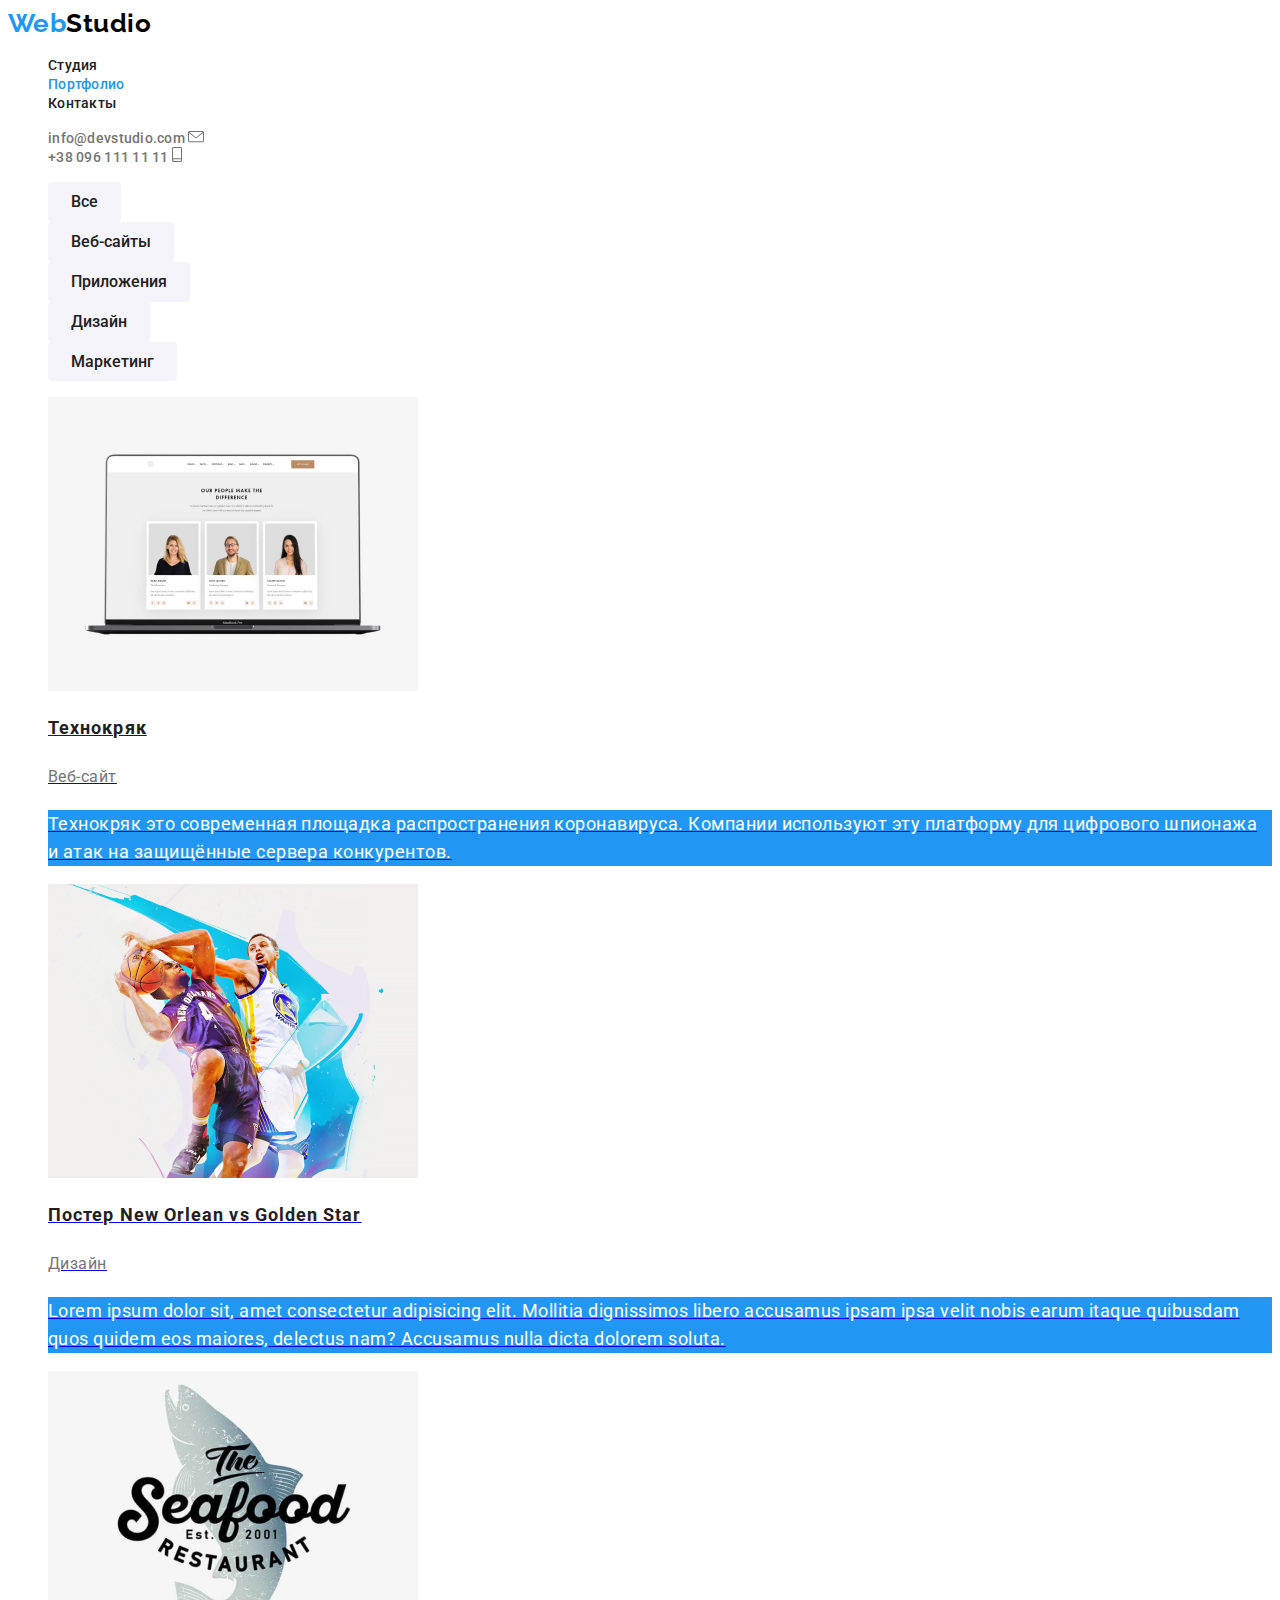
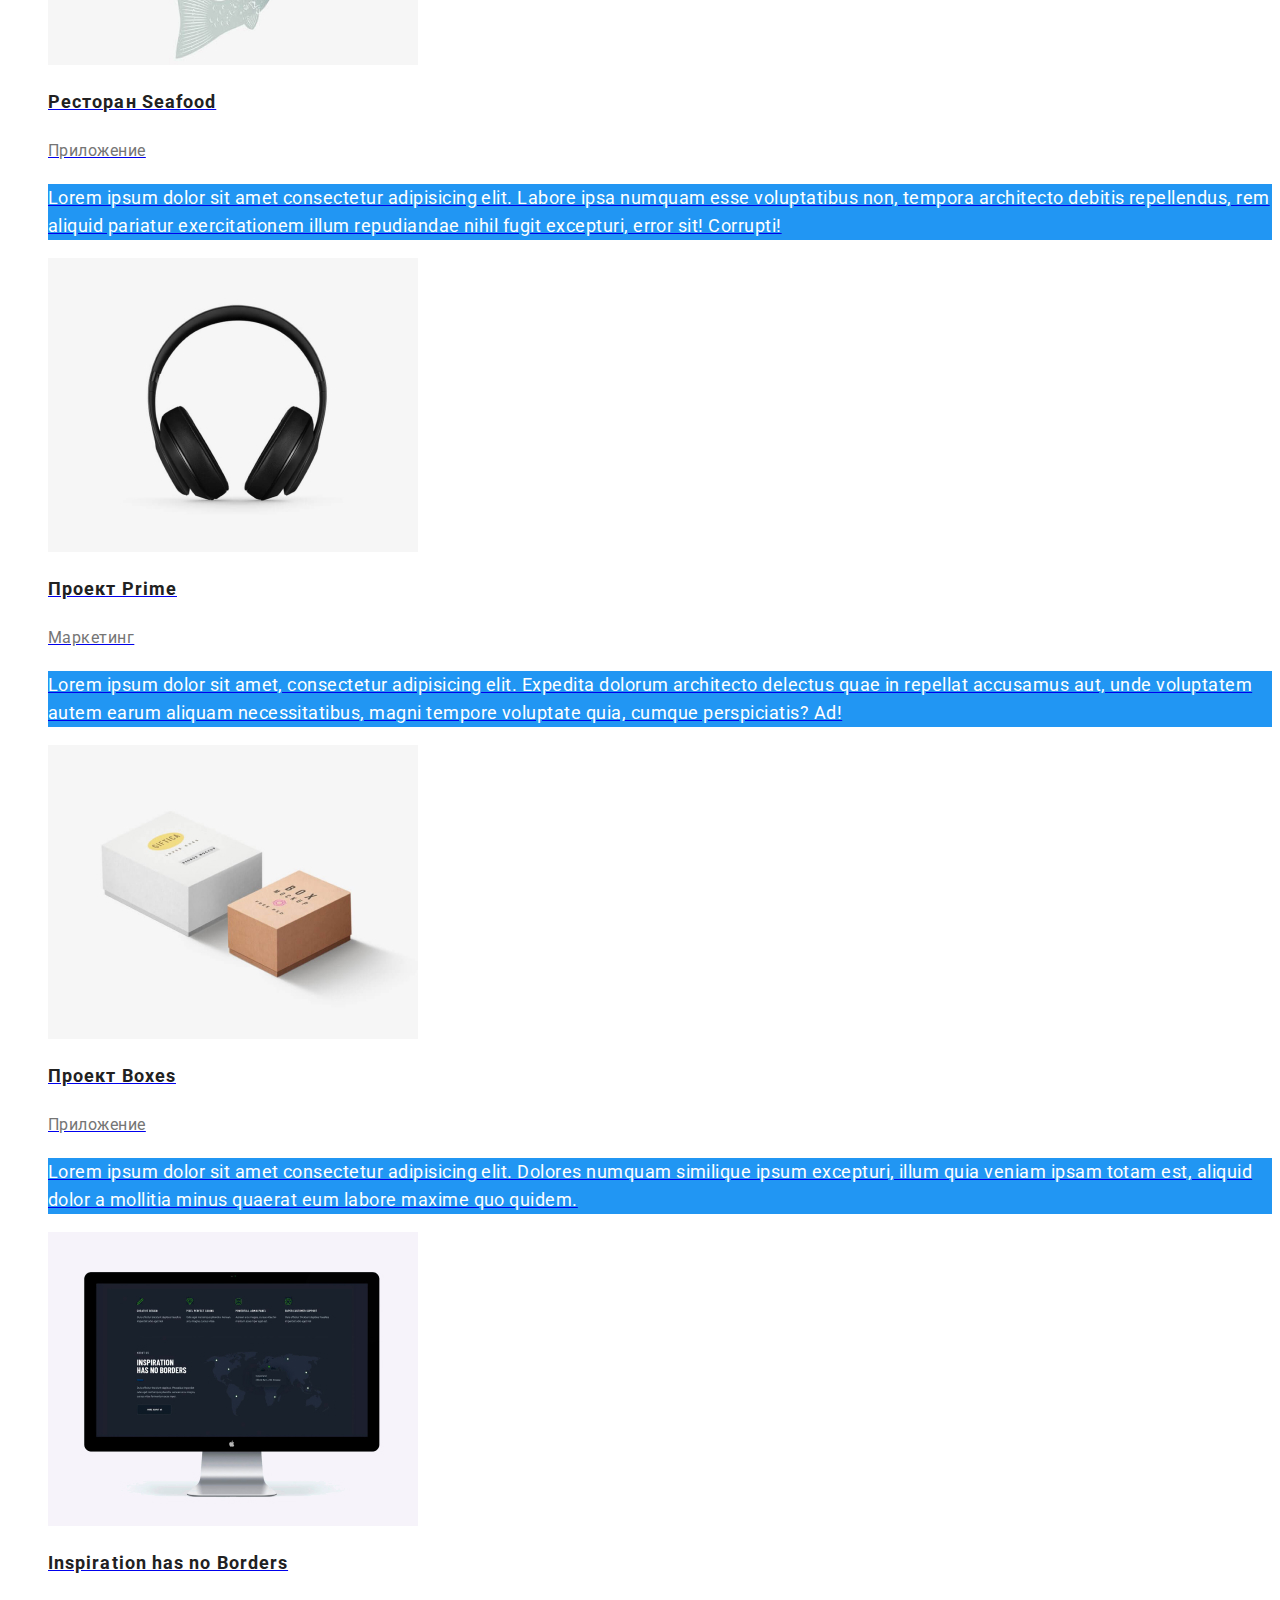
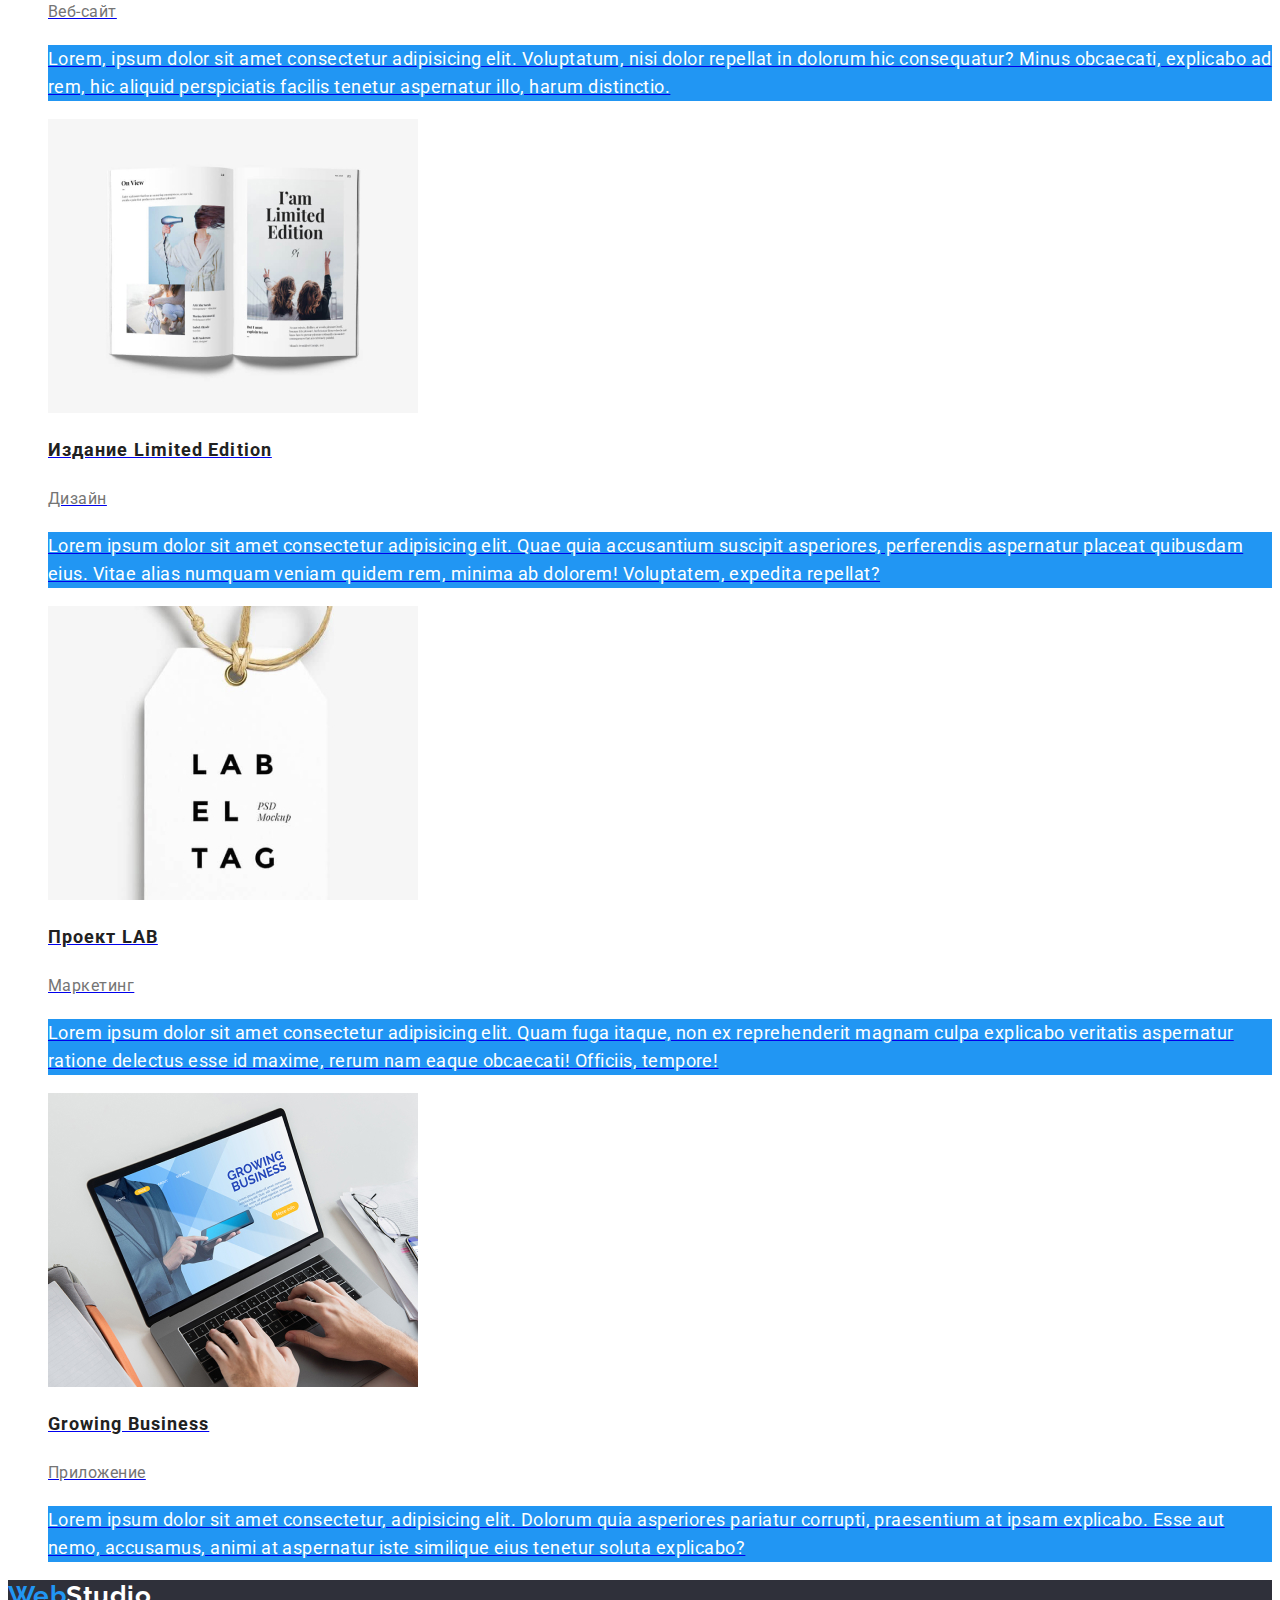
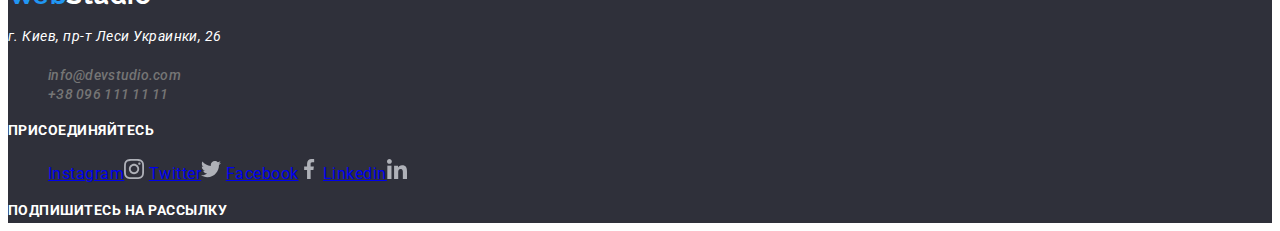
==== portfolio.html @ dbbc066d "перенос данных с прошлого ДЗ" ====
<!DOCTYPE html>
<html lang="ru">

<head>
  <meta charset="UTF-8" />
  <meta name="viewport" content="width=device-width, initial-scale=1.0" />
  <title>Портфолио</title>
  <link href="https://fonts.googleapis.com/css2?family=Raleway:wght@700&family=Roboto:wght@400;500;700;900&display=swap"
    rel="stylesheet" />
  <link rel="stylesheet" href="./normalize.css _ normalize.css в master · necolas _ normalize.css.html" />
  <link rel="stylesheet" href="./CSS/portfolio.css" />
</head>

<body>
  <header>
    <nav>
      <a href="./index.html" class="logo"> <span>Web</span>Studio </a>
      <ul class="site-nav">
        <li><a href="./index.html" class="link">Студия</a></li>
        <li><a href="#" class="link current">Портфолио</a></li>
        <li><a href="#" class="link">Контакты</a></li>
      </ul>
    </nav>
    <ul class="contact-nav">
      <li>
        <a class="link" href="mailto:info@devstudio.com">info@devstudio.com
          <img src="./images/envelope.svg" alt="Почта" />
        </a>
      </li>
      <li>
        <a class="link" href="tel:+380961111111">+38 096 111 11 11
          <img src="./images/smartphone.svg" alt="Телефон" />
        </a>
      </li>
    </ul>
  </header>
  <main>
    <section>
      <h1 hidden>Галерея портфолио</h1>
      <nav>
        <ul <li><button type="button" class="button-nav">Все</button></li>
          <li><button type="button" class="button-nav">Веб-сайты</button></li>
          <li>
            <button type="button" class="button-nav">Приложения</button>
          </li>
          <li><button type="button" class="button-nav">Дизайн</button></li>
          <li><button type="button" class="button-nav">Маркетинг</button></li>
        </ul>
        <ul>
          <li>
            <a href="#"><img src="./jpg-images/portfolio/img-(0).jpg" alt="Технокряк" width="370" height="294" />
              <h2 class="title">Технокряк</h2>
              <p class="list">Веб-сайт</p>
              <!-- Переходы и анимации -->
              <p class="text">
                Технокряк это современная площадка распространения
                коронавируса. Компании используют эту платформу для цифрового
                шпионажа и атак на защищённые сервера конкурентов.
              </p>
            </a>
          </li>
        </ul>
        <ul>
          <li>
            <a href="#"><img src="./jpg-images/portfolio/img-(1).jpg" alt="Постер New Orlean vs Golden Star" width="370"
                height="294" />
              <h2 class="title">Постер New Orlean vs Golden Star</h2>
              <p class="list">Дизайн</p>
              <!-- Переходы и анимации -->
              <p class="text">
                Lorem ipsum dolor sit, amet consectetur adipisicing elit.
                Mollitia dignissimos libero accusamus ipsam ipsa velit nobis
                earum itaque quibusdam quos quidem eos maiores, delectus nam?
                Accusamus nulla dicta dolorem soluta.
              </p>
            </a>
          </li>
        </ul>
        <ul>
          <li>
            <a href="#"><img src="./jpg-images/portfolio/img-(2).jpg" alt="Ресторан Seafood" width="370" height="294" />
              <h2 class="title">Ресторан Seafood</h2>
              <p class="list">Приложение</p>
              <!-- Переходы и анимации -->
              <p class="text">
                Lorem ipsum dolor sit amet consectetur adipisicing elit.
                Labore ipsa numquam esse voluptatibus non, tempora architecto
                debitis repellendus, rem aliquid pariatur exercitationem illum
                repudiandae nihil fugit excepturi, error sit! Corrupti!
              </p>
            </a>
          </li>
        </ul>
        <ul>
          <li>
            <a href="#"><img src="./jpg-images/portfolio/img-(3).jpg" alt="Проект Prime" width="370" height="294" />
              <h2 class="title">Проект Prime</h2>
              <p class="list">Маркетинг</p>
              <!-- Переходы и анимации -->
              <p class="text">
                Lorem ipsum dolor sit amet, consectetur adipisicing elit.
                Expedita dolorum architecto delectus quae in repellat
                accusamus aut, unde voluptatem autem earum aliquam
                necessitatibus, magni tempore voluptate quia, cumque
                perspiciatis? Ad!
              </p>
            </a>
          </li>
        </ul>
        <ul>
          <li>
            <a href="#"><img src="./jpg-images/portfolio/img-(4).jpg" alt="Технокряк" width="370" height="294" />
              <h2 class="title">Проект Boxes</h2>
              <p class="list">Приложение</p>
              <!-- Переходы и анимации -->
              <p class="text">
                Lorem ipsum dolor sit amet consectetur adipisicing elit.
                Dolores numquam similique ipsum excepturi, illum quia veniam
                ipsam totam est, aliquid dolor a mollitia minus quaerat eum
                labore maxime quo quidem.
              </p>
            </a>
          </li>
        </ul>
        <ul>
          <li>
            <a href="#"><img src="./jpg-images/portfolio/img-(5).jpg" alt="Inspiration has no Borders" width="370"
                height="294" />
              <h2 class="title">Inspiration has no Borders</h2>
              <p class="list">Веб-сайт</p>
              <!-- Переходы и анимации -->
              <p class="text">
                Lorem, ipsum dolor sit amet consectetur adipisicing elit.
                Voluptatum, nisi dolor repellat in dolorum hic consequatur?
                Minus obcaecati, explicabo ad rem, hic aliquid perspiciatis
                facilis tenetur aspernatur illo, harum distinctio.
              </p>
            </a>
          </li>
        </ul>
        <ul>
          <li>
            <a href="#"><img src="./jpg-images/portfolio/img-(6).jpg" alt="Издание Limited Edition" width="370"
                height="294" />
              <h2 class="title">Издание Limited Edition</h2>
              <p class="list">Дизайн</p>
              <!-- Переходы и анимации -->
              <p class="text">
                Lorem ipsum dolor sit amet consectetur adipisicing elit. Quae
                quia accusantium suscipit asperiores, perferendis aspernatur
                placeat quibusdam eius. Vitae alias numquam veniam quidem rem,
                minima ab dolorem! Voluptatem, expedita repellat?
              </p>
            </a>
          </li>
        </ul>
        <ul>
          <li>
            <a href="#"><img src="./jpg-images/portfolio/img-(7).jpg" alt="Проект LAB" width="370" height="294" />
              <h2 class="title">Проект LAB</h2>
              <p class="list">Маркетинг</p>
              <!-- Переходы и анимации -->
              <p class="text">
                Lorem ipsum dolor sit amet consectetur adipisicing elit. Quam
                fuga itaque, non ex reprehenderit magnam culpa explicabo
                veritatis aspernatur ratione delectus esse id maxime, rerum
                nam eaque obcaecati! Officiis, tempore!
              </p>
            </a>
          </li>
        </ul>
        <ul>
          <li>
            <a href="#"><img src="./jpg-images/portfolio/img-(8).jpg" alt="Growing Business" width="370" height="294" />
              <h2 class="title">Growing Business</h2>
              <p class="list">Приложение</p>
              <!-- Переходы и анимации -->
              <p class="text">
                Lorem ipsum dolor sit amet consectetur, adipisicing elit.
                Dolorum quia asperiores pariatur corrupti, praesentium at
                ipsam explicabo. Esse aut nemo, accusamus, animi at aspernatur
                iste similique eius tenetur soluta explicabo?
              </p>
            </a>
          </li>
        </ul>
      </nav>
    </section>
  </main>
  <footer class="footer">
    <div>
      <a href="./index.html" class="footer-logo"> <span>Web</span>Studio </a>
      <address>
        <p class="footer-contact">г. Киев, пр-т Леси Украинки, 26</p>
        <ul class="contact-nav">
          <li>
            <a class="link" href="mailto:info@devstudio.com">info@devstudio.com
            </a>
          </li>
          <li>
            <a class="link" href="tel:+380961111111">+38 096 111 11 11 </a>
          </li>
        </ul>
      </address>
    </div>
    <div>
      <b class="footer-appeal">присоединяйтесь</b>
      <ul>
        <li>
          <a href="#" target="_blank" rel="noopened noreferrer">Instagram<img src="./images/instagram2.svg"
              alt="" /></a>
          <a href="#" target="_blank" rel="noopened noreferrer">Twitter<img src="./images/twitter1.svg" alt="" /></a>
          <a href="#" target="_blank" rel="noopened noreferrer">Facebook<img src="./images/facebook1.svg" alt="" /></a>
          <a href="#" target="_blank" rel="noopened noreferrer">Linkedin<img src="./images/linkedin1.svg" alt="" /></a>
        </li>
      </ul>
    </div>
    <!-- Форму подписки в футере пока не размечаю -->
    <div>
      <b class="footer-appeal">Подпишитесь на рассылку</b>
    </div>
  </footer>
</body>

</html>
---- CSS/portfolio.css ----
:root {
  --primary-text-color: #757575;
  --title-text-color: #212121;
  --accent-color: #2196f3;
  --primery-background-color: #ffffff;
}
/* МОЯ ПАЛИТРА */
/* Цвет лого #000000; #2196F3; */
/* Цвет основного текста #212121; */
/* Вторичный цвет текста  #757575; */
/* Акцент #2196F3; */
/* Фон страницы белый #FFFFFF; */
/* Вторичный фон #F5F4FA; */
/* вторичный фон 2 rgba(47, 48, 58, 0.8) */
/* Фон футера #2F303A; */
/* Цвет лого соцсетей #AFB1B8; */
/* Цвет адреса и телефона в футере rgba(255, 255, 255, 0.6) */

body {
  background-color: var(--primery-background-color);
  color: var(--primary-text-color);

  font-family: Roboto, sans-serif;
  letter-spacing: 0.03em;
}
ul {
  list-style: none;
}

span {
  color: var(--accent-color);
}
button {
  font-family: inherit;
}

/* Логотип */
.logo {
  color: #000000;

  font-family: Raleway, sans-serif;
  font-weight: 700;
  font-size: 26px;
  line-height: 1.19;
  text-decoration: none;
  list-style: none;
}
.logo:hover,
.logo:focus {
  color: var(--accent-color);
}

/* Стилизация навигации сайта */
.site-nav .link {
  color: var(--title-text-color);

  font-weight: 500;
  font-size: 14px;
  line-height: 1.14;
  letter-spacing: 0.02em;
  text-decoration: none;
}
.site-nav .link:hover,
.site-nav .link:focus {
  color: var(--accent-color);
}
.contact-nav .link {
  color: var(--primary-text-color);

  font-weight: 500;
  font-size: 14px;
  line-height: 1.14;
  letter-spacing: 0.02em;
  text-decoration: none;
}
.contact-nav .link:hover,
.contact-nav .link:focus {
  color: var(--accent-color);
}
.site-nav .link.current {
  color: var(--accent-color);
}
/* Оформление кнопок */

.button-nav {
  color: var(--title-text-color);
  background-color: #f5f4fa;

  font-weight: 500;
  font-size: 16px;
  line-height: 1.62;
  text-align: center;

  padding: 6px 22px;
  border: 1px solid transparent;
  border-radius: 4px;
  min-width: 73px;
  display: inline-block;
}
.button-nav:hover,
.button-nav:focus{
   color: var(--primery-background-color);
   background-color: var(--accent-color);

   border: 1px solid transparent;
   border-radius: 4px;
   
   
   }
/* Галерея портфолио */
.title {
  color: var(--title-text-color);

  font-weight: 700;
  font-size: 18px;
  line-height: 2;
  letter-spacing: 0.06em;
}
.list {
  color: var(--primary-text-color);

  font-size: 16px;
  line-height: 1.87;
}
.text {
  color: var(--primery-background-color);
  background-color: var(--accent-color);

  font-size: 18px;
  line-height: 1.56;
}

/* Футер */
footer {
  color: var(--primery-background-color);
  background-color: #2f303a;
}
address {
  color: var(--primery-background-color);
}
.footer-logo {
  color: var(--primery-background-color);

  font-family: Raleway, sans-serif;
  font-weight: 700;
  font-size: 26px;
  line-height: 1.19;
  text-decoration: none;
}
.footer-logo:hover,
.footer-logo:focus {
  color: var(--accent-color);
}

.footer-contact {
  font-size: 14px;
  line-height: 1.71;
}
.footer-contact-list {
  color: rgba(255, 255, 255, 0.6);

  font-size: 14px;
  line-height: 1.71;
}
.footer-appeal {
  font-weight: 700;
  font-size: 14px;
  line-height: 1.71;
  text-transform: uppercase;
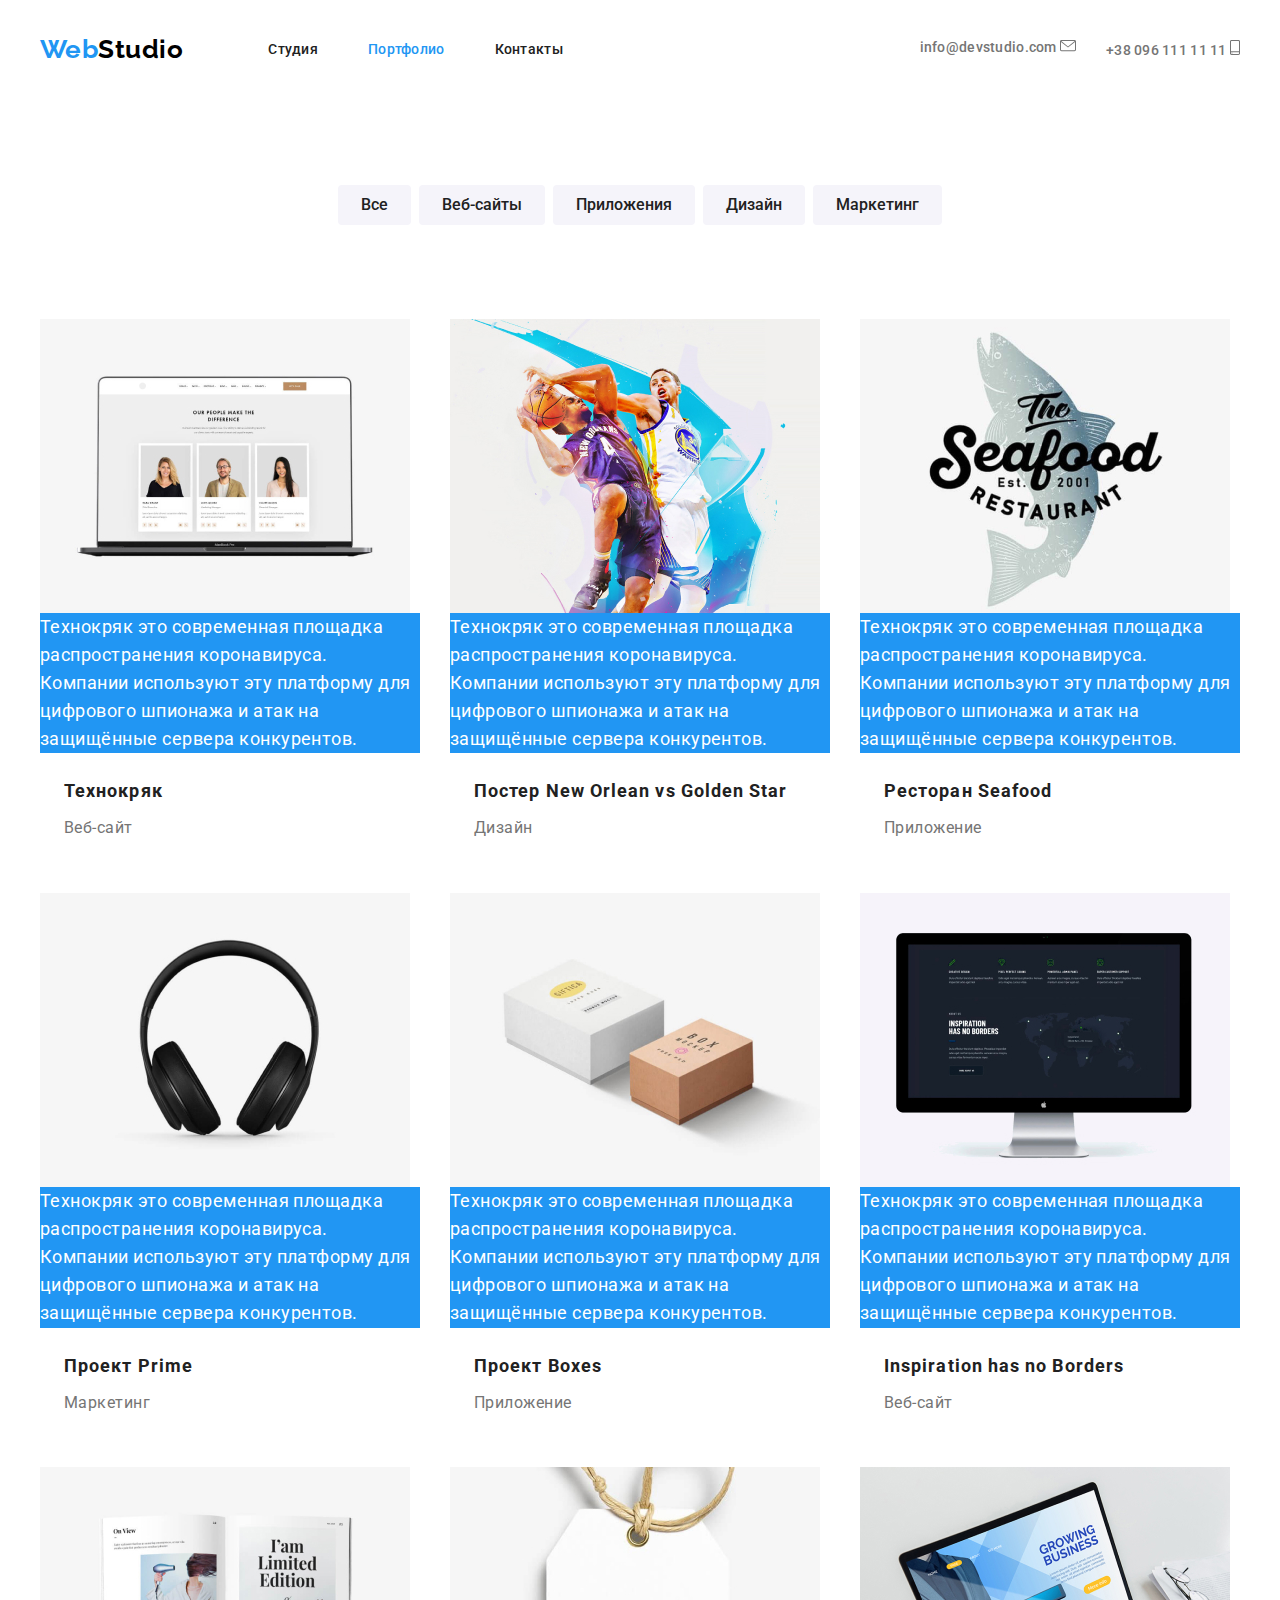
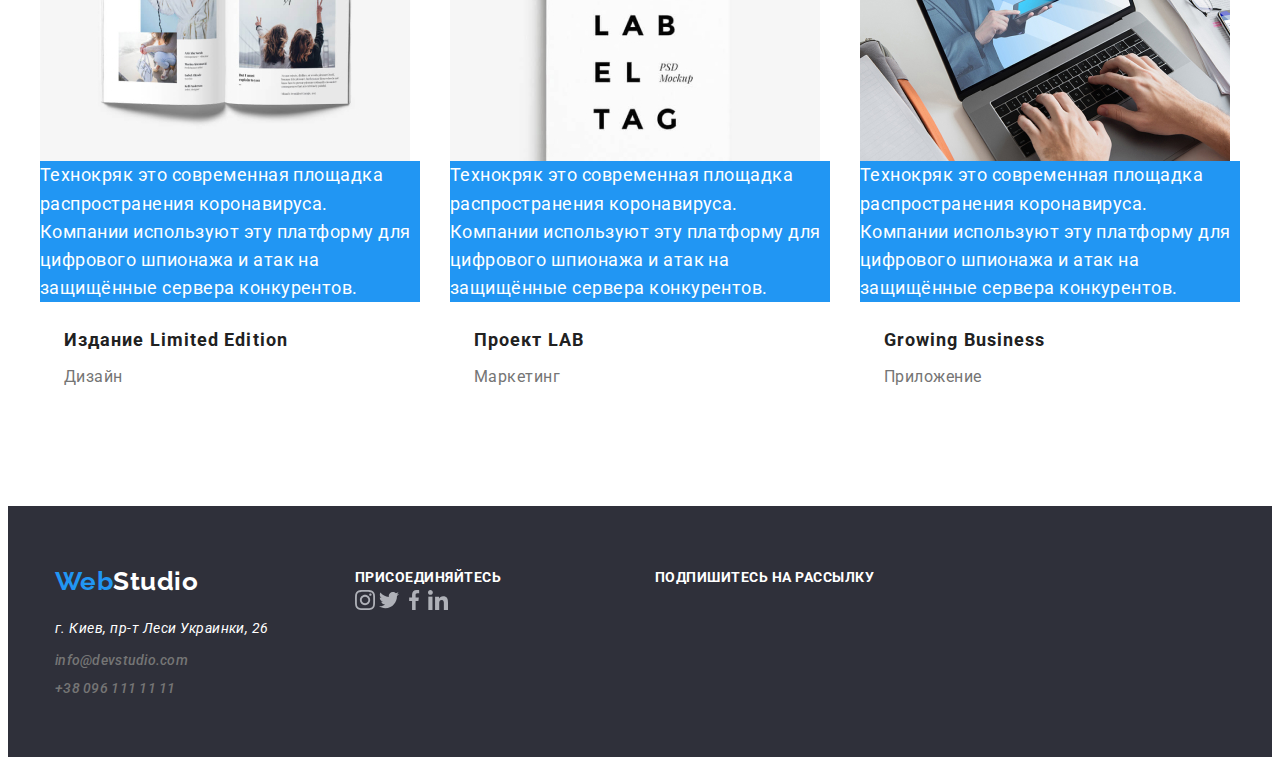
==== commit 9155bdd9: "финиш" ====
--- a/portfolio.html
+++ b/portfolio.html
@@ -1,225 +1,332 @@
 <!DOCTYPE html>
 <html lang="ru">
-
-<head>
-  <meta charset="UTF-8" />
-  <meta name="viewport" content="width=device-width, initial-scale=1.0" />
-  <title>Портфолио</title>
-  <link href="https://fonts.googleapis.com/css2?family=Raleway:wght@700&family=Roboto:wght@400;500;700;900&display=swap"
-    rel="stylesheet" />
-  <link rel="stylesheet" href="./normalize.css _ normalize.css в master · necolas _ normalize.css.html" />
-  <link rel="stylesheet" href="./CSS/portfolio.css" />
-</head>
-
-<body>
-  <header>
-    <nav>
-      <a href="./index.html" class="logo"> <span>Web</span>Studio </a>
-      <ul class="site-nav">
-        <li><a href="./index.html" class="link">Студия</a></li>
-        <li><a href="#" class="link current">Портфолио</a></li>
-        <li><a href="#" class="link">Контакты</a></li>
-      </ul>
-    </nav>
-    <ul class="contact-nav">
-      <li>
-        <a class="link" href="mailto:info@devstudio.com">info@devstudio.com
-          <img src="./images/envelope.svg" alt="Почта" />
-        </a>
-      </li>
-      <li>
-        <a class="link" href="tel:+380961111111">+38 096 111 11 11
-          <img src="./images/smartphone.svg" alt="Телефон" />
-        </a>
-      </li>
-    </ul>
-  </header>
-  <main>
-    <section>
-      <h1 hidden>Галерея портфолио</h1>
-      <nav>
-        <ul <li><button type="button" class="button-nav">Все</button></li>
-          <li><button type="button" class="button-nav">Веб-сайты</button></li>
-          <li>
-            <button type="button" class="button-nav">Приложения</button>
+  <head>
+    <meta charset="UTF-8" />
+    <meta name="viewport" content="width=device-width, initial-scale=1.0" />
+    <title>Портфолио</title>
+    <link
+      href="https://fonts.googleapis.com/css2?family=Raleway:wght@700&family=Roboto:wght@400;500;700;900&display=swap"
+      rel="stylesheet"
+    />
+    <link
+      rel="stylesheet"
+      href="./normalize.css _ normalize.css в master · necolas _ normalize.css.html"
+    />
+    <link rel="stylesheet" href="./CSS/portfolio.css" />
+  </head>
+
+  <body>
+    <!-- Шапка сайта -->
+    <header class="page-header">
+      <div class="container main-nav">
+        <nav class="main-nav">
+          <a class="logo" href="./index.html"><span>Web</span>Studio</a>
+          <ul class="site-nav">
+            <li class="item"><a href="./index.html" class="link">Студия</a></li>
+            <li class="item">
+              <a href="#" class="link current">Портфолио</a>
+            </li>
+            <li class="item"><a href="#" class="link">Контакты</a></li>
+          </ul>
+        </nav>
+        <ul class="contact-nav">
+          <li class="item">
+            <a class="link" href="mailto:info@devstudio.com"
+              >info@devstudio.com
+              <img src="./images/envelope.svg" alt="Почта" />
+            </a>
           </li>
-          <li><button type="button" class="button-nav">Дизайн</button></li>
-          <li><button type="button" class="button-nav">Маркетинг</button></li>
-        </ul>
-        <ul>
-          <li>
-            <a href="#"><img src="./jpg-images/portfolio/img-(0).jpg" alt="Технокряк" width="370" height="294" />
-              <h2 class="title">Технокряк</h2>
-              <p class="list">Веб-сайт</p>
-              <!-- Переходы и анимации -->
-              <p class="text">
-                Технокряк это современная площадка распространения
-                коронавируса. Компании используют эту платформу для цифрового
-                шпионажа и атак на защищённые сервера конкурентов.
-              </p>
+          <li class="item">
+            <a class="link" href="tel:+380961111111"
+              >+38 096 111 11 11
+              <img src="./images/smartphone.svg" alt="Телефон" />
             </a>
           </li>
         </ul>
-        <ul>
-          <li>
-            <a href="#"><img src="./jpg-images/portfolio/img-(1).jpg" alt="Постер New Orlean vs Golden Star" width="370"
-                height="294" />
-              <h2 class="title">Постер New Orlean vs Golden Star</h2>
-              <p class="list">Дизайн</p>
-              <!-- Переходы и анимации -->
-              <p class="text">
-                Lorem ipsum dolor sit, amet consectetur adipisicing elit.
-                Mollitia dignissimos libero accusamus ipsam ipsa velit nobis
-                earum itaque quibusdam quos quidem eos maiores, delectus nam?
-                Accusamus nulla dicta dolorem soluta.
-              </p>
-            </a>
-          </li>
-        </ul>
-        <ul>
-          <li>
-            <a href="#"><img src="./jpg-images/portfolio/img-(2).jpg" alt="Ресторан Seafood" width="370" height="294" />
-              <h2 class="title">Ресторан Seafood</h2>
-              <p class="list">Приложение</p>
-              <!-- Переходы и анимации -->
-              <p class="text">
-                Lorem ipsum dolor sit amet consectetur adipisicing elit.
-                Labore ipsa numquam esse voluptatibus non, tempora architecto
-                debitis repellendus, rem aliquid pariatur exercitationem illum
-                repudiandae nihil fugit excepturi, error sit! Corrupti!
-              </p>
-            </a>
-          </li>
-        </ul>
-        <ul>
-          <li>
-            <a href="#"><img src="./jpg-images/portfolio/img-(3).jpg" alt="Проект Prime" width="370" height="294" />
-              <h2 class="title">Проект Prime</h2>
-              <p class="list">Маркетинг</p>
-              <!-- Переходы и анимации -->
-              <p class="text">
-                Lorem ipsum dolor sit amet, consectetur adipisicing elit.
-                Expedita dolorum architecto delectus quae in repellat
-                accusamus aut, unde voluptatem autem earum aliquam
-                necessitatibus, magni tempore voluptate quia, cumque
-                perspiciatis? Ad!
-              </p>
-            </a>
-          </li>
-        </ul>
-        <ul>
-          <li>
-            <a href="#"><img src="./jpg-images/portfolio/img-(4).jpg" alt="Технокряк" width="370" height="294" />
-              <h2 class="title">Проект Boxes</h2>
-              <p class="list">Приложение</p>
-              <!-- Переходы и анимации -->
-              <p class="text">
-                Lorem ipsum dolor sit amet consectetur adipisicing elit.
-                Dolores numquam similique ipsum excepturi, illum quia veniam
-                ipsam totam est, aliquid dolor a mollitia minus quaerat eum
-                labore maxime quo quidem.
-              </p>
-            </a>
-          </li>
-        </ul>
-        <ul>
-          <li>
-            <a href="#"><img src="./jpg-images/portfolio/img-(5).jpg" alt="Inspiration has no Borders" width="370"
-                height="294" />
-              <h2 class="title">Inspiration has no Borders</h2>
-              <p class="list">Веб-сайт</p>
-              <!-- Переходы и анимации -->
-              <p class="text">
-                Lorem, ipsum dolor sit amet consectetur adipisicing elit.
-                Voluptatum, nisi dolor repellat in dolorum hic consequatur?
-                Minus obcaecati, explicabo ad rem, hic aliquid perspiciatis
-                facilis tenetur aspernatur illo, harum distinctio.
-              </p>
-            </a>
-          </li>
-        </ul>
-        <ul>
-          <li>
-            <a href="#"><img src="./jpg-images/portfolio/img-(6).jpg" alt="Издание Limited Edition" width="370"
-                height="294" />
-              <h2 class="title">Издание Limited Edition</h2>
-              <p class="list">Дизайн</p>
-              <!-- Переходы и анимации -->
-              <p class="text">
-                Lorem ipsum dolor sit amet consectetur adipisicing elit. Quae
-                quia accusantium suscipit asperiores, perferendis aspernatur
-                placeat quibusdam eius. Vitae alias numquam veniam quidem rem,
-                minima ab dolorem! Voluptatem, expedita repellat?
-              </p>
-            </a>
-          </li>
-        </ul>
-        <ul>
-          <li>
-            <a href="#"><img src="./jpg-images/portfolio/img-(7).jpg" alt="Проект LAB" width="370" height="294" />
-              <h2 class="title">Проект LAB</h2>
-              <p class="list">Маркетинг</p>
-              <!-- Переходы и анимации -->
-              <p class="text">
-                Lorem ipsum dolor sit amet consectetur adipisicing elit. Quam
-                fuga itaque, non ex reprehenderit magnam culpa explicabo
-                veritatis aspernatur ratione delectus esse id maxime, rerum
-                nam eaque obcaecati! Officiis, tempore!
-              </p>
-            </a>
-          </li>
-        </ul>
-        <ul>
-          <li>
-            <a href="#"><img src="./jpg-images/portfolio/img-(8).jpg" alt="Growing Business" width="370" height="294" />
-              <h2 class="title">Growing Business</h2>
-              <p class="list">Приложение</p>
-              <!-- Переходы и анимации -->
-              <p class="text">
-                Lorem ipsum dolor sit amet consectetur, adipisicing elit.
-                Dolorum quia asperiores pariatur corrupti, praesentium at
-                ipsam explicabo. Esse aut nemo, accusamus, animi at aspernatur
-                iste similique eius tenetur soluta explicabo?
-              </p>
-            </a>
-          </li>
-        </ul>
-      </nav>
-    </section>
-  </main>
-  <footer class="footer">
-    <div>
-      <a href="./index.html" class="footer-logo"> <span>Web</span>Studio </a>
-      <address>
-        <p class="footer-contact">г. Киев, пр-т Леси Украинки, 26</p>
-        <ul class="contact-nav">
-          <li>
-            <a class="link" href="mailto:info@devstudio.com">info@devstudio.com
-            </a>
-          </li>
-          <li>
-            <a class="link" href="tel:+380961111111">+38 096 111 11 11 </a>
-          </li>
-        </ul>
-      </address>
-    </div>
-    <div>
-      <b class="footer-appeal">присоединяйтесь</b>
-      <ul>
-        <li>
-          <a href="#" target="_blank" rel="noopened noreferrer">Instagram<img src="./images/instagram2.svg"
-              alt="" /></a>
-          <a href="#" target="_blank" rel="noopened noreferrer">Twitter<img src="./images/twitter1.svg" alt="" /></a>
-          <a href="#" target="_blank" rel="noopened noreferrer">Facebook<img src="./images/facebook1.svg" alt="" /></a>
-          <a href="#" target="_blank" rel="noopened noreferrer">Linkedin<img src="./images/linkedin1.svg" alt="" /></a>
-        </li>
-      </ul>
-    </div>
-    <!-- Форму подписки в футере пока не размечаю -->
-    <div>
-      <b class="footer-appeal">Подпишитесь на рассылку</b>
-    </div>
-  </footer>
-</body>
-
-</html>+      </div>
+    </header>
+    <main>
+      <section class="section">
+        <nav class="container">
+          <h1 class="hidden">Кнопки навигации</h1>
+          <!-- Кнопки -->
+          <ul class="flex-button">
+            <li class="item">
+              <button type="button" class="button-nav">Все</button>
+            </li>
+            <li class="item">
+              <button type="button" class="button-nav">Веб-сайты</button>
+            </li>
+            <li class="item">
+              <button type="button" class="button-nav">Приложения</button>
+            </li>
+            <li class="item">
+              <button type="button" class="button-nav">Дизайн</button>
+            </li>
+            <li class="item">
+              <button type="button" class="button-nav">Маркетинг</button>
+            </li>
+          </ul>
+        </nav>
+      </section>
+      <!-- Галерея портфолио -->
+
+      <section class="section-gallery">
+        <h2 hidden>Галерея портфолио</h2>
+        <nav class="container gallery">
+          <div class="flex">
+            <ul>
+              <li>
+                <a href="#"
+                  ><img
+                    class="img"
+                    src="./jpg-images/portfolio/img-(0).jpg"
+                    alt="Технокряк"
+                    width="370"
+                    height="294"
+                /></a>
+                <!-- Переходы и анимации -->
+                <p class="text">
+                  Технокряк это современная площадка распространения
+                  коронавируса. Компании используют эту платформу для цифрового
+                  шпионажа и атак на защищённые сервера конкурентов.
+                </p>
+                <h2 class="title">Технокряк</h2>
+                <p class="list">Веб-сайт</p>
+              </li>
+            </ul>
+          </div>
+          <div class="flex">
+            <ul>
+              <li>
+                <a href="#"
+                  ><img
+                    class="img"
+                    src="./jpg-images/portfolio/img-(1).jpg"
+                    alt="Постер New Orlean vs Golden Star"
+                    width="370"
+                    height="294"
+                /></a>
+                <!-- Переходы и анимации -->
+                <p class="text">
+                  Технокряк это современная площадка распространения
+                  коронавируса. Компании используют эту платформу для цифрового
+                  шпионажа и атак на защищённые сервера конкурентов.
+                </p>
+
+                <h2 class="title">Постер New Orlean vs Golden Star</h2>
+                <p class="list">Дизайн</p>
+              </li>
+            </ul>
+          </div>
+          <div class="flex">
+            <ul>
+              <li>
+                <a href="#"
+                  ><img
+                    class="img"
+                    src="./jpg-images/portfolio/img-(2).jpg"
+                    alt="Ресторан Seafood"
+                    width="370"
+                    height="294"
+                /></a>
+                <!-- Переходы и анимации -->
+                <p class="text">
+                  Технокряк это современная площадка распространения
+                  коронавируса. Компании используют эту платформу для цифрового
+                  шпионажа и атак на защищённые сервера конкурентов.
+                </p>
+
+                <h2 class="title">Ресторан Seafood</h2>
+                <p class="list">Приложение</p>
+              </li>
+            </ul>
+          </div>
+          <div class="flex">
+            <ul>
+              <li>
+                <a href="#"
+                  ><img
+                    class="img"
+                    src="./jpg-images/portfolio/img-(3).jpg"
+                    alt="Проект Prime"
+                    width="370"
+                    height="294"
+                /></a>
+                <!-- Переходы и анимации -->
+                <p class="text">
+                  Технокряк это современная площадка распространения
+                  коронавируса. Компании используют эту платформу для цифрового
+                  шпионажа и атак на защищённые сервера конкурентов.
+                </p>
+
+                <h2 class="title">Проект Prime</h2>
+                <p class="list">Маркетинг</p>
+              </li>
+            </ul>
+          </div>
+          <div class="flex">
+            <ul>
+              <li>
+                <a href="#"
+                  ><img
+                    class="img"
+                    src="./jpg-images/portfolio/img-(4).jpg"
+                    alt="Проект Boxes"
+                    width="370"
+                    height="294"
+                /></a>
+                <!-- Переходы и анимации -->
+                <p class="text">
+                  Технокряк это современная площадка распространения
+                  коронавируса. Компании используют эту платформу для цифрового
+                  шпионажа и атак на защищённые сервера конкурентов.
+                </p>
+
+                <h2 class="title">Проект Boxes</h2>
+                <p class="list">Приложение</p>
+              </li>
+            </ul>
+          </div>
+          <div class="flex">
+            <ul>
+              <li>
+                <a href="#"
+                  ><img
+                    class="img"
+                    src="./jpg-images/portfolio/img-(5).jpg"
+                    alt="Inspiration has no Borders"
+                    width="370"
+                    height="294"
+                /></a>
+                <!-- Переходы и анимации -->
+                <p class="text">
+                  Технокряк это современная площадка распространения
+                  коронавируса. Компании используют эту платформу для цифрового
+                  шпионажа и атак на защищённые сервера конкурентов.
+                </p>
+
+                <h2 class="title">Inspiration has no Borders</h2>
+                <p class="list">Веб-сайт</p>
+              </li>
+            </ul>
+          </div>
+          <div class="flex">
+            <ul>
+              <li>
+                <a href="#"
+                  ><img
+                    class="img"
+                    src="./jpg-images/portfolio/img-(6).jpg"
+                    alt="Издание Limited Edition"
+                    width="370"
+                    height="294"
+                /></a>
+                <!-- Переходы и анимации -->
+                <p class="text">
+                  Технокряк это современная площадка распространения
+                  коронавируса. Компании используют эту платформу для цифрового
+                  шпионажа и атак на защищённые сервера конкурентов.
+                </p>
+
+                <h2 class="title">Издание Limited Edition</h2>
+                <p class="list">Дизайн</p>
+              </li>
+            </ul>
+          </div>
+          <div class="flex">
+            <ul>
+              <li>
+                <a href="#"
+                  ><img
+                    class="img"
+                    src="./jpg-images/portfolio/img-(7).jpg"
+                    alt="Проект LAB"
+                    width="370"
+                    height="294"
+                /></a>
+                <!-- Переходы и анимации -->
+                <p class="text">
+                  Технокряк это современная площадка распространения
+                  коронавируса. Компании используют эту платформу для цифрового
+                  шпионажа и атак на защищённые сервера конкурентов.
+                </p>
+
+                <h2 class="title">Проект LAB</h2>
+                <p class="list">Маркетинг</p>
+              </li>
+            </ul>
+          </div>
+          <div class="flex">
+            <ul>
+              <li>
+                <a href="#"
+                  ><img
+                    class="img"
+                    src="./jpg-images/portfolio/img-(8).jpg"
+                    alt="Growing Business"
+                    width="370"
+                    height="294"
+                /></a>
+                <!-- Переходы и анимации -->
+                <p class="text">
+                  Технокряк это современная площадка распространения
+                  коронавируса. Компании используют эту платформу для цифрового
+                  шпионажа и атак на защищённые сервера конкурентов.
+                </p>
+
+                <h2 class="title">Growing Business</h2>
+                <p class="list">Приложение</p>
+              </li>
+            </ul>
+          </div>
+        </nav>
+      </section>
+    </main>
+    <!-- Подвал сайта -->
+    <footer class="footers">
+      <div class="container footer">
+        <div class="footer-box">
+          <a href="./index.html" class="footer-logo">
+            <span>Web</span>Studio
+          </a>
+          <address>
+            <p class="footer-contact">г. Киев, пр-т Леси Украинки, 26</p>
+            <ul class="footer-contact-nav">
+              <li>
+                <a class="link" href="mailto:info@devstudio.com">info@devstudio.com
+                </a>
+              </li>
+              <li>
+                <a class="link" href="tel:+380961111111">+38 096 111 11 11
+                </a>
+              </li>
+            </ul>
+          </address>
+        </div>
+    
+        <div class="footer-box">
+          <b class="footer-appeal">присоединяйтесь</b>
+          <ul>
+            <li>
+              <a class="net" href="#" target="_blank" rel="noopened noreferrer"><img src="./images/instagram2.svg"
+                  alt="" /></a>
+              <a class="net" href="#" target="_blank" rel="noopened noreferrer"><img src="./images/twitter1.svg"
+                  alt="" /></a>
+              <a class="net" href="#" target="_blank" rel="noopened noreferrer"><img src="./images/facebook1.svg"
+                  alt="" /></a>
+              <a class="net" href="#" target="_blank" rel="noopened noreferrer"><img src="./images/linkedin1.svg"
+                  alt="" /></a>
+            </li>
+          </ul>
+        </div>
+        <!-- Форму подписки в футере пока не размечаю -->
+        <div class="footer-box-2">
+          <b class="footer-appeal">Подпишитесь на рассылку</b>
+        </div>
+      </div>
+    </footer>
+    </main>
+    </body>
+    
+    </html>--- a/CSS/portfolio.css
+++ b/CSS/portfolio.css
@@ -16,34 +16,77 @@
 /* Цвет лого соцсетей #AFB1B8; */
 /* Цвет адреса и телефона в футере rgba(255, 255, 255, 0.6) */
 
+/* Утилиты */
+html {
+  box-sizing: border-box;
+}
+*,
+*::before,
+*::after {
+  box-sizing: inherit;
+}
 body {
+  font-family: Roboto, sans-serif;
+  letter-spacing: 0.03em;
+
   background-color: var(--primery-background-color);
   color: var(--primary-text-color);
-
-  font-family: Roboto, sans-serif;
-  letter-spacing: 0.03em;
+}
+h1,
+h2,
+p,
+ul {
+  margin-top: 0;
+  margin-bottom: 0;
+  margin-left: 0;
+  padding-left: 0;
 }
 ul {
   list-style: none;
 }
-
 span {
   color: var(--accent-color);
 }
 button {
   font-family: inherit;
 }
+/* Шапка сайта */
+/* .page-header {
+} */
+
+.container {
+  width: 1230px;
+
+  padding-left: 15px;
+  padding-right: 15px;
+
+  margin-left: auto;
+  margin-right: auto;
+}
+.main-nav {
+  display: flex;
+  align-items: center;
+  justify-content: space-between;
+}
 
 /* Логотип */
+span {
+  color: var(--accent-color);
+}
 .logo {
-  color: #000000;
+  display: block;
 
   font-family: Raleway, sans-serif;
   font-weight: 700;
   font-size: 26px;
   line-height: 1.19;
   text-decoration: none;
-  list-style: none;
+
+  color: #000000;
+
+  padding-top: 24px;
+  padding-bottom: 25px;
+  margin-right: 85px;
 }
 .logo:hover,
 .logo:focus {
@@ -51,86 +94,162 @@
 }
 
 /* Стилизация навигации сайта */
-.site-nav .link {
-  color: var(--title-text-color);
+.site-nav {
+  padding: 0;
+  display: flex;
+}
+.site-nav .item {
+  padding: 0;
+}
+.site-nav .item:not(:last-child) {
+  margin-right: 50px;
+}
+
+.site-nav .item .link {
+  display: block;
 
   font-weight: 500;
   font-size: 14px;
   line-height: 1.14;
   letter-spacing: 0.02em;
   text-decoration: none;
-}
-.site-nav .link:hover,
-.site-nav .link:focus {
-  color: var(--accent-color);
-}
-.contact-nav .link {
-  color: var(--primary-text-color);
+
+  color: var(--title-text-color);
+
+  padding-top: 32px;
+  padding-bottom: 32px;
+}
+.site-nav .item .link:hover,
+.site-nav .item .link:focus,
+.site-nav .item .link.current {
+  color: var(--accent-color);
+}
+.contact-nav {
+  display: flex;
+}
+.contact-nav .item:not(:last-child) {
+  margin-right: 30px;
+}
+.contact-nav .item .link {
+  display: block;
 
   font-weight: 500;
   font-size: 14px;
   line-height: 1.14;
   letter-spacing: 0.02em;
   text-decoration: none;
+
+  color: var(--primary-text-color);
+
+  padding-top: 32px;
+  padding-bottom: 32px;
 }
 .contact-nav .link:hover,
 .contact-nav .link:focus {
   color: var(--accent-color);
 }
-.site-nav .link.current {
-  color: var(--accent-color);
-}
 /* Оформление кнопок */
-
+.section {
+  padding-top: 94px;
+}
+.hidden {
+  position: absolute !important;
+  clip: rect(1px 1px 1px 1px);
+  padding: 0 !important;
+  border: 0 !important;
+  height: 1px !important;
+  width: 1px !important;
+  overflow: hidden;
+}
+.flex-button {
+  display: flex;
+  justify-content: center;
+}
 .button-nav {
-  color: var(--title-text-color);
-  background-color: #f5f4fa;
+  display: inline-block;
 
   font-weight: 500;
   font-size: 16px;
   line-height: 1.62;
   text-align: center;
 
+  color: var(--title-text-color);
+  background-color: #f5f4fa;
+
   padding: 6px 22px;
   border: 1px solid transparent;
   border-radius: 4px;
   min-width: 73px;
-  display: inline-block;
+}
+.flex-button .item:not(:last-child) {
+  margin-right: 8px;
 }
 .button-nav:hover,
-.button-nav:focus{
-   color: var(--primery-background-color);
-   background-color: var(--accent-color);
-
-   border: 1px solid transparent;
-   border-radius: 4px;
-   
-   
-   }
+.button-nav:focus {
+  color: var(--primery-background-color);
+  background-color: var(--accent-color);
+
+  border: 1px solid transparent;
+  border-radius: 4px;
+}
 /* Галерея портфолио */
+.section-gallery {
+  padding-top: 94px;
+  padding-bottom: 94px;
+}
+.gallery {
+  display: flex;
+  flex-wrap: wrap;
+}
+.flex {
+  width: calc((100% - 60px) / 3);
+  margin-right: 30px;
+  margin-bottom: 30px;
+}
+.flex:nth-child(3n) {
+  margin-right: 0;
+}
+.flex:nth-last-child(-n + 3) {
+  margin-bottom: 0;
+}
+.img {
+  display: block;
+  margin-left: 0;
+}
+
+.text {
+  font-size: 18px;
+  line-height: 1.56;
+
+  color: var(--primery-background-color);
+  background-color: var(--accent-color);
+}
 .title {
-  color: var(--title-text-color);
-
   font-weight: 700;
   font-size: 18px;
   line-height: 2;
   letter-spacing: 0.06em;
+
+  color: var(--title-text-color);
+
+  margin-top: 20px;
+  margin-bottom: 4px;
 }
 .list {
-  color: var(--primary-text-color);
-
   font-size: 16px;
   line-height: 1.87;
-}
-.text {
-  color: var(--primery-background-color);
-  background-color: var(--accent-color);
-
-  font-size: 18px;
-  line-height: 1.56;
-}
-
-/* Футер */
+
+  color: var(--primary-text-color);
+
+  margin-bottom: 20px;
+}
+.title,
+.list {
+  margin-left: 24px;
+  margin-right: 24px;
+}
+
+/* Подвал сайта*/
 footer {
   color: var(--primery-background-color);
   background-color: #2f303a;
@@ -138,32 +257,68 @@
 address {
   color: var(--primery-background-color);
 }
+.footer {
+  display: flex;
+  justify-content: center;
+
+  padding-top: 60px;
+  padding-bottom: 60px;
+}
+.footer-box {
+  width: 270px;
+  margin-right: 30px;
+}
+.footer-box-2 {
+  width: 570px;
+}
 .footer-logo {
-  color: var(--primery-background-color);
-
   font-family: Raleway, sans-serif;
   font-weight: 700;
   font-size: 26px;
   line-height: 1.19;
   text-decoration: none;
+
+  color: var(--primery-background-color);
 }
 .footer-logo:hover,
-.footer-logo:focus {
-  color: var(--accent-color);
-}
-
+.footer-logo:focus,
+.footer-contact-nav .link:hover,
+.footer-contact-nav .link:focus {
+  color: var(--accent-color);
+}
 .footer-contact {
   font-size: 14px;
   line-height: 1.71;
+
+  margin-top: 20px;
+  margin-bottom: 9px;
+}
+.footer-contact-nav .link {
+  font-weight: 500;
+  font-size: 14px;
+  line-height: 1.14;
+  letter-spacing: 0.02em;
+  text-decoration: none;
+
+  color: var(--primary-text-color);
 }
 .footer-contact-list {
+  font-size: 14px;
+  line-height: 1.71;
+
   color: rgba(255, 255, 255, 0.6);
-
-  font-size: 14px;
-  line-height: 1.71;
+}
+.footer-contact-nav > li {
+  margin-bottom: 9px;
+}
+.footer-contact-nav > li:last-child {
+  margin-bottom: 0;
 }
 .footer-appeal {
   font-weight: 700;
   font-size: 14px;
   line-height: 1.71;
   text-transform: uppercase;
+
+  padding-bottom: 20px;
+}
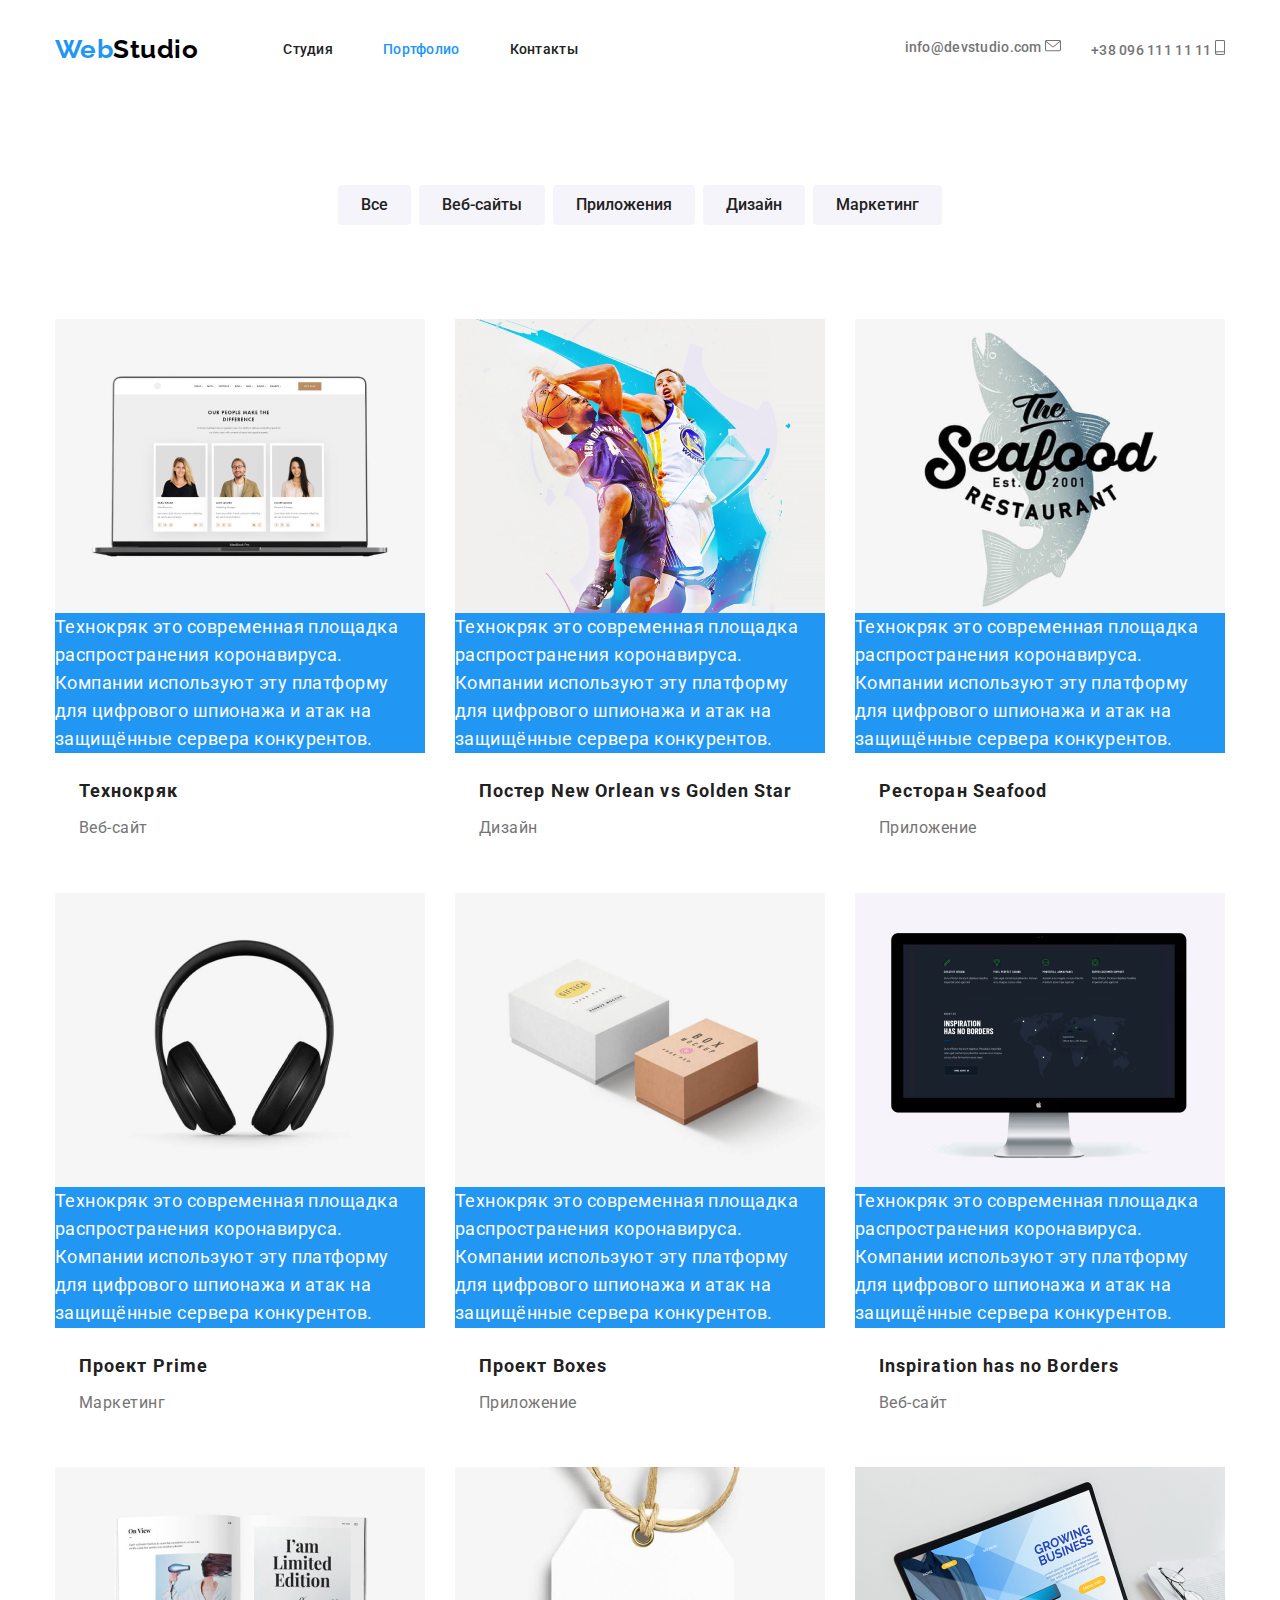
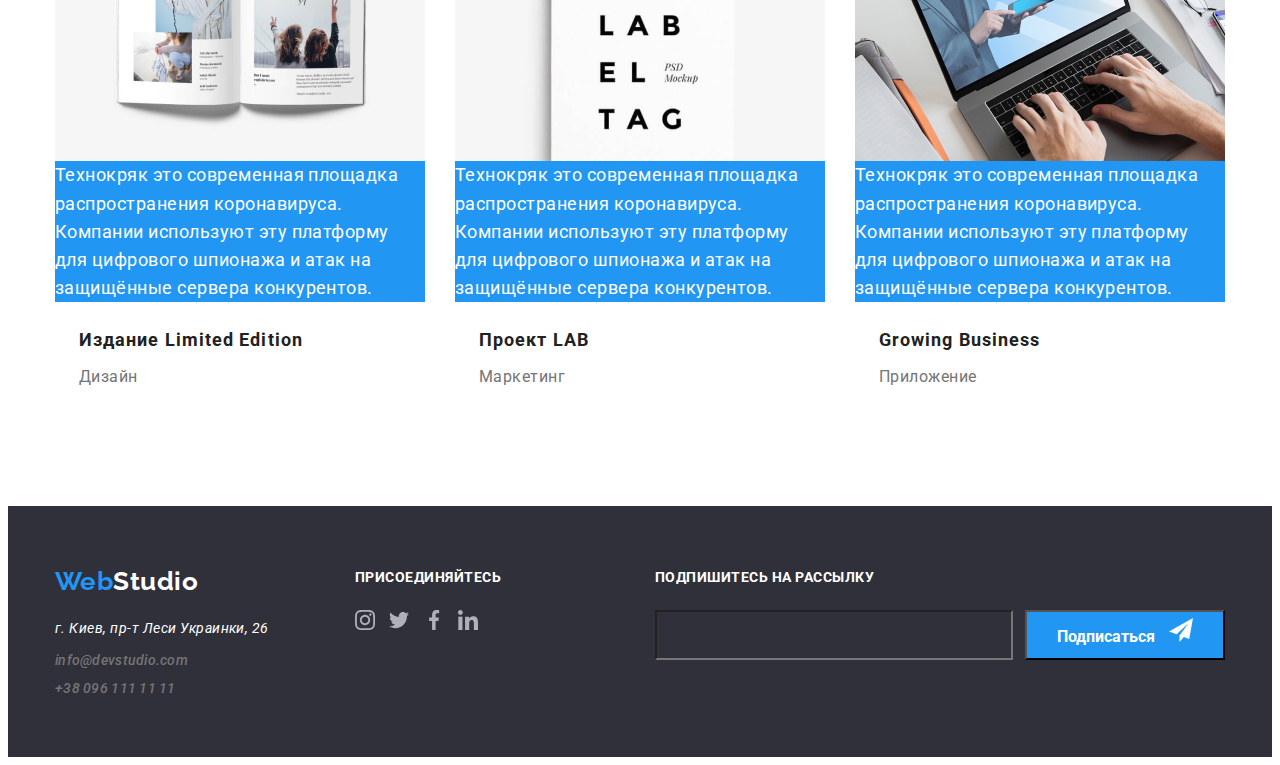
==== commit 23d52093: "футер Подписаться" ====
--- a/portfolio.html
+++ b/portfolio.html
@@ -14,7 +14,6 @@
     />
     <link rel="stylesheet" href="./CSS/portfolio.css" />
   </head>
-
   <body>
     <!-- Шапка сайта -->
     <header class="page-header">
@@ -70,7 +69,6 @@
         </nav>
       </section>
       <!-- Галерея портфолио -->
-
       <section class="section-gallery">
         <h2 hidden>Галерея портфолио</h2>
         <nav class="container gallery">
@@ -113,7 +111,6 @@
                   коронавируса. Компании используют эту платформу для цифрового
                   шпионажа и атак на защищённые сервера конкурентов.
                 </p>
-
                 <h2 class="title">Постер New Orlean vs Golden Star</h2>
                 <p class="list">Дизайн</p>
               </li>
@@ -136,7 +133,6 @@
                   коронавируса. Компании используют эту платформу для цифрового
                   шпионажа и атак на защищённые сервера конкурентов.
                 </p>
-
                 <h2 class="title">Ресторан Seafood</h2>
                 <p class="list">Приложение</p>
               </li>
@@ -159,7 +155,6 @@
                   коронавируса. Компании используют эту платформу для цифрового
                   шпионажа и атак на защищённые сервера конкурентов.
                 </p>
-
                 <h2 class="title">Проект Prime</h2>
                 <p class="list">Маркетинг</p>
               </li>
@@ -182,7 +177,6 @@
                   коронавируса. Компании используют эту платформу для цифрового
                   шпионажа и атак на защищённые сервера конкурентов.
                 </p>
-
                 <h2 class="title">Проект Boxes</h2>
                 <p class="list">Приложение</p>
               </li>
@@ -205,7 +199,6 @@
                   коронавируса. Компании используют эту платформу для цифрового
                   шпионажа и атак на защищённые сервера конкурентов.
                 </p>
-
                 <h2 class="title">Inspiration has no Borders</h2>
                 <p class="list">Веб-сайт</p>
               </li>
@@ -228,7 +221,6 @@
                   коронавируса. Компании используют эту платформу для цифрового
                   шпионажа и атак на защищённые сервера конкурентов.
                 </p>
-
                 <h2 class="title">Издание Limited Edition</h2>
                 <p class="list">Дизайн</p>
               </li>
@@ -251,7 +243,6 @@
                   коронавируса. Компании используют эту платформу для цифрового
                   шпионажа и атак на защищённые сервера конкурентов.
                 </p>
-
                 <h2 class="title">Проект LAB</h2>
                 <p class="list">Маркетинг</p>
               </li>
@@ -274,7 +265,6 @@
                   коронавируса. Компании используют эту платформу для цифрового
                   шпионажа и атак на защищённые сервера конкурентов.
                 </p>
-
                 <h2 class="title">Growing Business</h2>
                 <p class="list">Приложение</p>
               </li>
@@ -304,7 +294,6 @@
             </ul>
           </address>
         </div>
-    
         <div class="footer-box">
           <b class="footer-appeal">присоединяйтесь</b>
           <ul>
@@ -323,10 +312,14 @@
         <!-- Форму подписки в футере пока не размечаю -->
         <div class="footer-box-2">
           <b class="footer-appeal">Подпишитесь на рассылку</b>
+          <div class="input">
+          <input class="footer-input" type="text"/>
+          <button class="send" type="button">Подписаться <img class="img-send"
+            src="./images/icon-send.svg" alt=""></button>
         </div>
+      </div>
       </div>
     </footer>
     </main>
     </body>
-    
     </html>--- a/CSS/portfolio.css
+++ b/CSS/portfolio.css
@@ -55,7 +55,7 @@
 } */
 
 .container {
-  width: 1230px;
+  width: 1200px;
 
   padding-left: 15px;
   padding-right: 15px;
@@ -269,6 +269,7 @@
   margin-right: 30px;
 }
 .footer-box-2 {
+  
   width: 570px;
 }
 .footer-logo {
@@ -315,10 +316,50 @@
   margin-bottom: 0;
 }
 .footer-appeal {
+  display: block;
+
   font-weight: 700;
   font-size: 14px;
   line-height: 1.71;
   text-transform: uppercase;
 
-  padding-bottom: 20px;
-}
+  margin-bottom: 20px;
+}
+.input{
+  display: flex;
+}
+.net {
+  margin-right: 10px;
+}
+.net:last-child {
+  margin-right: 0;
+}
+.footer-input {
+width: 358px;
+height: 50px;
+
+font-weight: 700;
+Font-Size: 16px;
+line-height: 1.87;
+
+color: var(--primery-background-color);
+background-color: #2f303a;
+
+margin-right: 12px;
+}
+.send{
+width: 200px;
+height: 50px;
+
+font-weight: 700;
+Font-Size: 16px;
+line-height: 1.87;
+
+color: color: var(--primery-background-color);
+background-color: var(--accent-color);
+
+}
+.img-send{
+margin-left: 10px;
+}
+
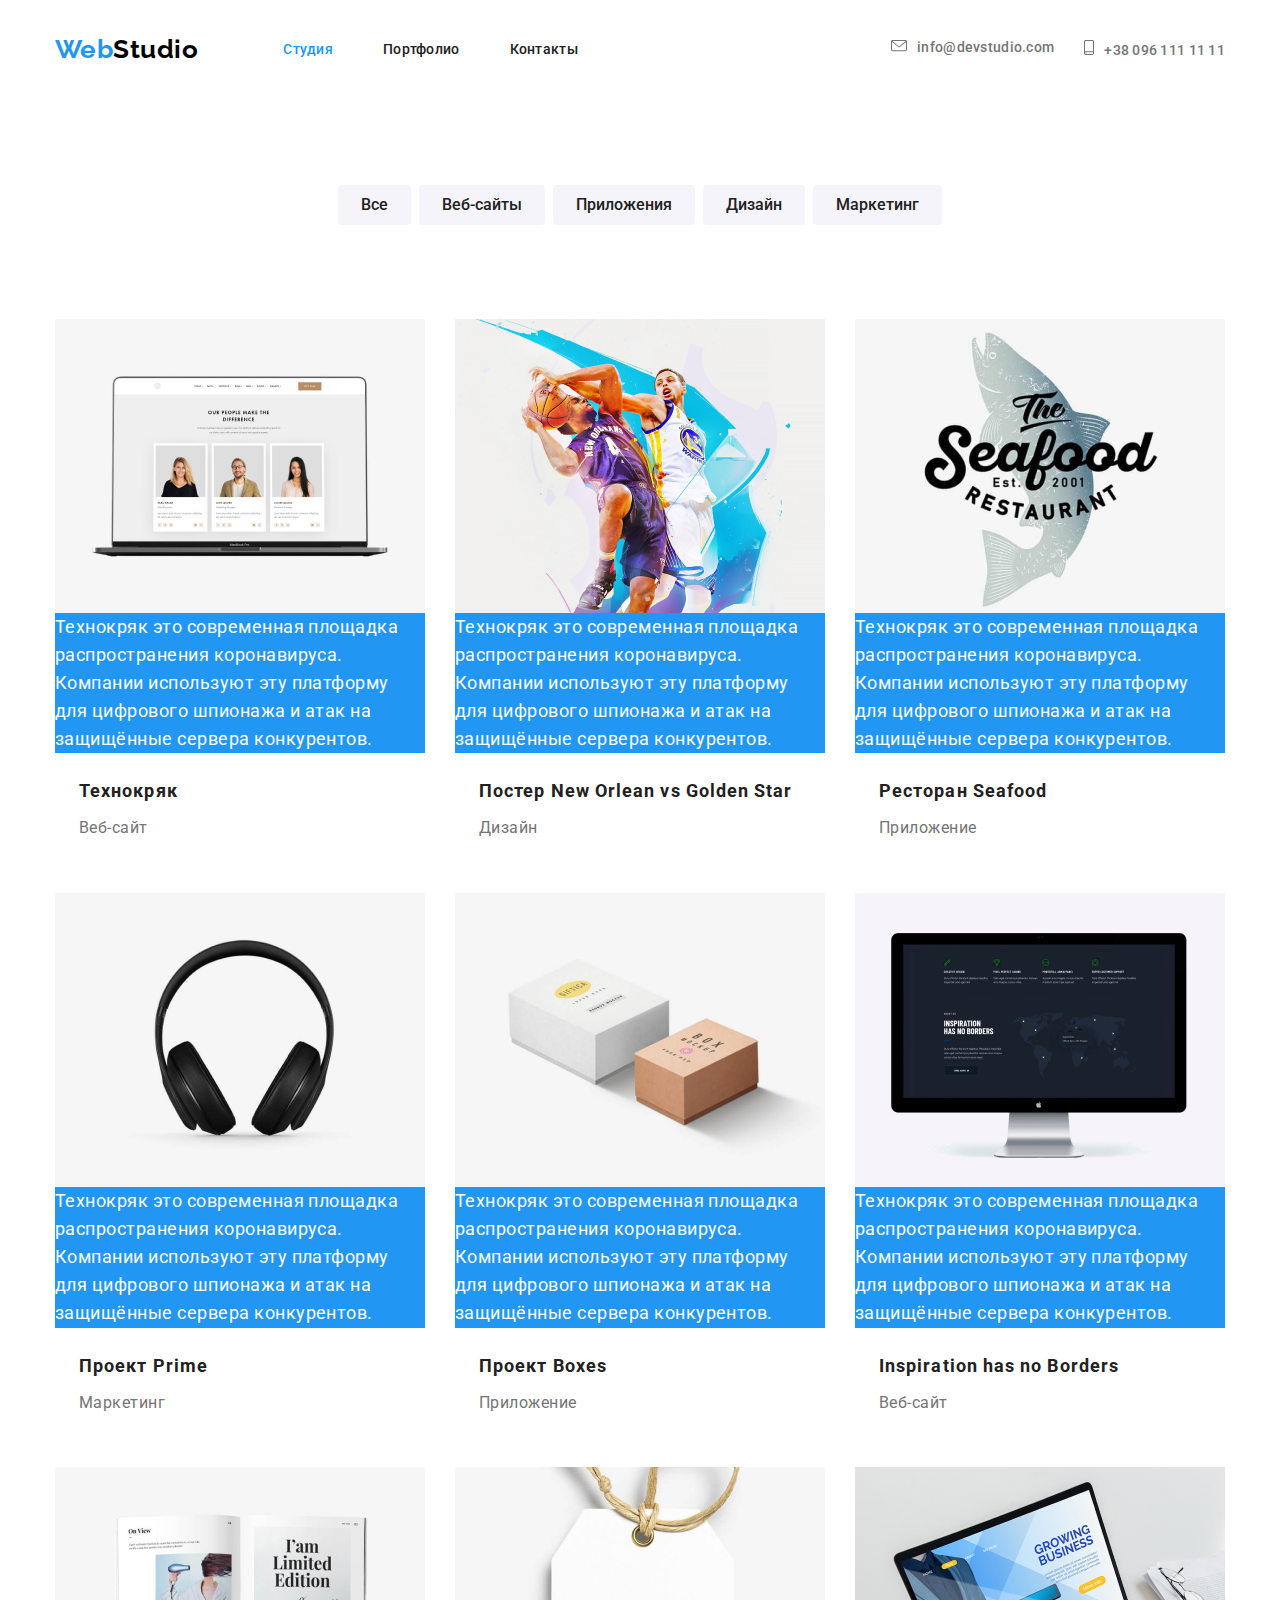
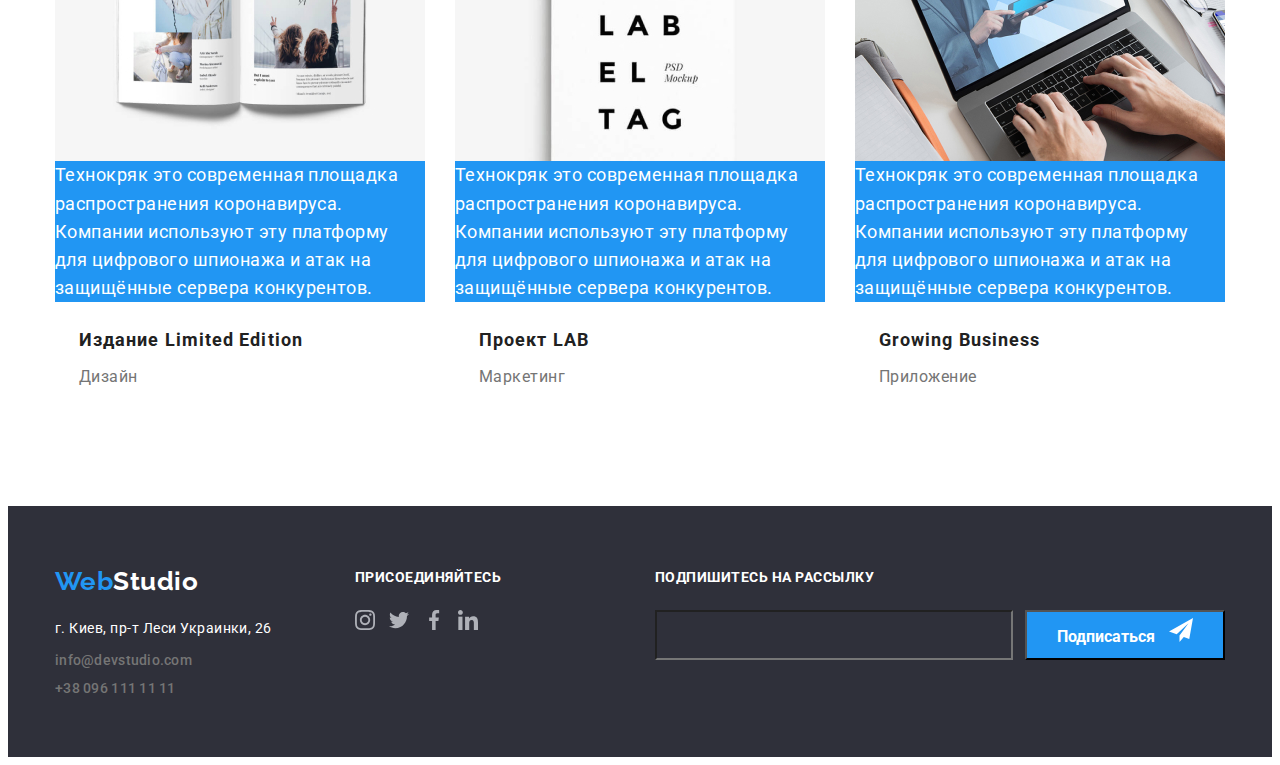
==== commit 94b80627: "финиш" ====
--- a/portfolio.html
+++ b/portfolio.html
@@ -21,24 +21,21 @@
         <nav class="main-nav">
           <a class="logo" href="./index.html"><span>Web</span>Studio</a>
           <ul class="site-nav">
-            <li class="item"><a href="./index.html" class="link">Студия</a></li>
-            <li class="item">
-              <a href="#" class="link current">Портфолио</a>
+            <li class="item"><a href="#" class="link current">Студия</a></li>
+            <li class="item">
+              <a href="./portfolio.html" class="link">Портфолио</a>
             </li>
             <li class="item"><a href="#" class="link">Контакты</a></li>
           </ul>
         </nav>
         <ul class="contact-nav">
           <li class="item">
-            <a class="link" href="mailto:info@devstudio.com"
-              >info@devstudio.com
-              <img src="./images/envelope.svg" alt="Почта" />
-            </a>
+            <a class="link" href="mailto:info@devstudio.com"><img class="contact-img" src="./images/envelope.svg"
+                alt="Почта" />info@devstudio.com</a>
           </li>
           <li class="item">
-            <a class="link" href="tel:+380961111111"
-              >+38 096 111 11 11
-              <img src="./images/smartphone.svg" alt="Телефон" />
+            <a class="link" href="tel:+380961111111"><img class="contact-img" src="./images/smartphone.svg"
+                alt="Телефон" />+38 096 111 11 11
             </a>
           </li>
         </ul>
--- a/CSS/portfolio.css
+++ b/CSS/portfolio.css
@@ -148,6 +148,10 @@
 .contact-nav .link:focus {
   color: var(--accent-color);
 }
+.contact-img{
+  margin-right: 10px;
+  
+}
 /* Оформление кнопок */
 .section {
   padding-top: 94px;
@@ -216,7 +220,6 @@
   display: block;
   margin-left: 0;
 }
-
 .text {
   font-size: 18px;
   line-height: 1.56;
@@ -248,7 +251,6 @@
   margin-left: 24px;
   margin-right: 24px;
 }
-
 /* Подвал сайта*/
 footer {
   color: var(--primery-background-color);
@@ -256,6 +258,7 @@
 }
 address {
   color: var(--primery-background-color);
+  font-style: inherit;
 }
 .footer {
   display: flex;
@@ -357,7 +360,6 @@
 
 color: color: var(--primery-background-color);
 background-color: var(--accent-color);
-
 }
 .img-send{
 margin-left: 10px;
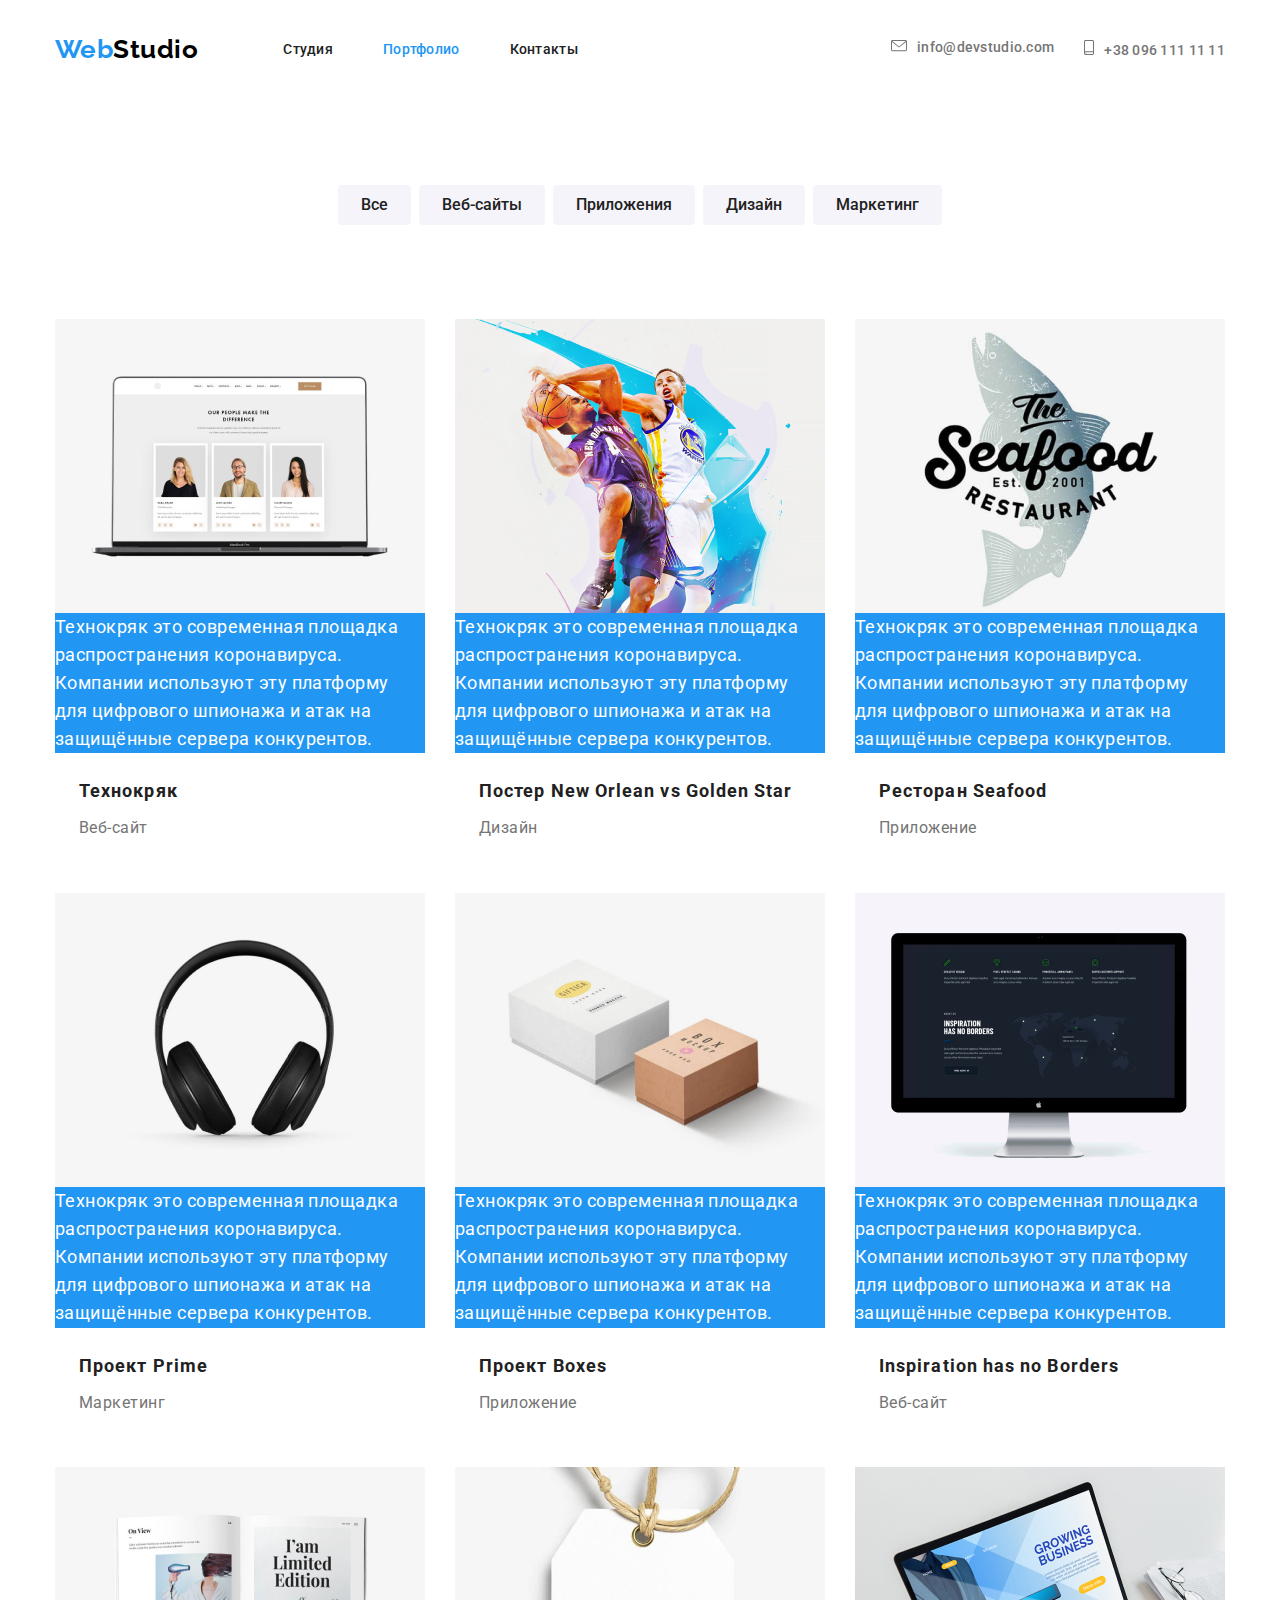
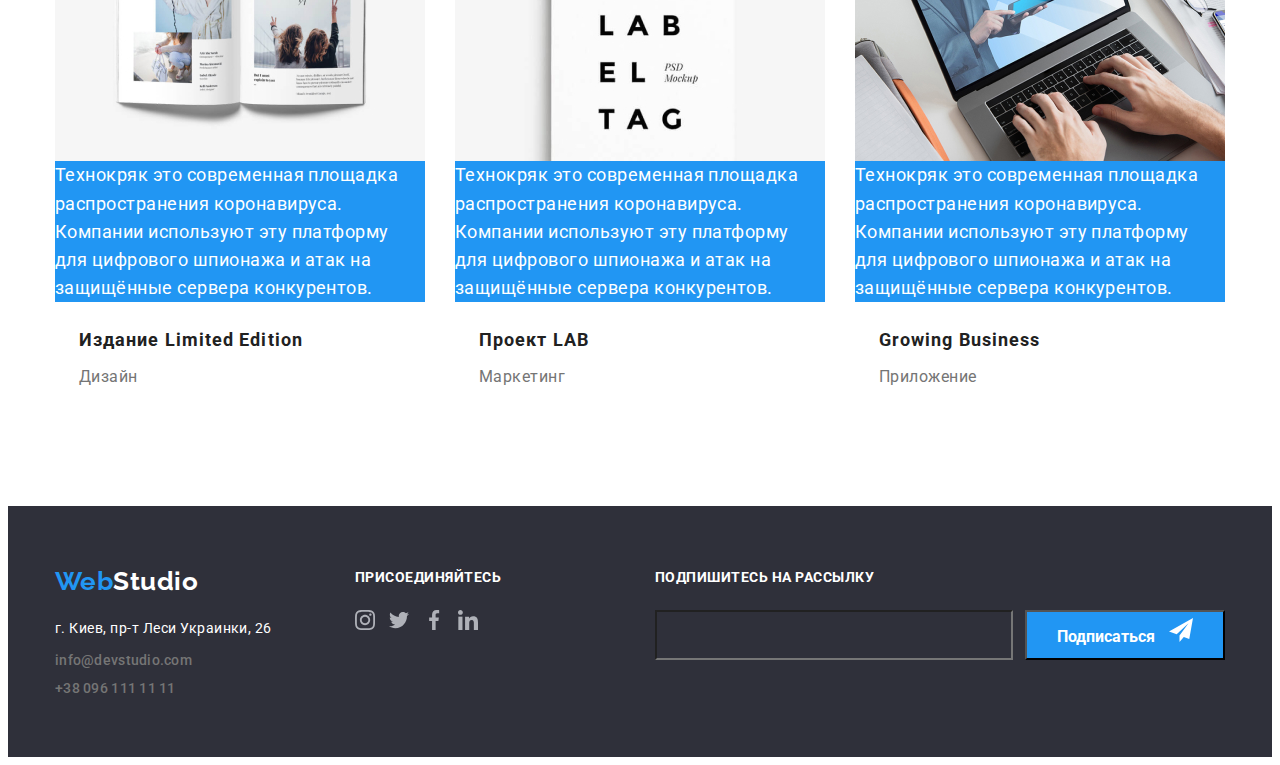
==== commit 1233370b: "финиш" ====
--- a/portfolio.html
+++ b/portfolio.html
@@ -8,10 +8,7 @@
       href="https://fonts.googleapis.com/css2?family=Raleway:wght@700&family=Roboto:wght@400;500;700;900&display=swap"
       rel="stylesheet"
     />
-    <link
-      rel="stylesheet"
-      href="./normalize.css _ normalize.css в master · necolas _ normalize.css.html"
-    />
+    <link rel="stylesheet" href="./normalize.css.html" />
     <link rel="stylesheet" href="./CSS/portfolio.css" />
   </head>
   <body>
@@ -21,21 +18,30 @@
         <nav class="main-nav">
           <a class="logo" href="./index.html"><span>Web</span>Studio</a>
           <ul class="site-nav">
-            <li class="item"><a href="#" class="link current">Студия</a></li>
-            <li class="item">
-              <a href="./portfolio.html" class="link">Портфолио</a>
+            <li class="item"><a href="./index.html" class="link">Студия</a></li>
+            <li class="item">
+              <a href="#" class="link current">Портфолио</a>
             </li>
             <li class="item"><a href="#" class="link">Контакты</a></li>
           </ul>
         </nav>
         <ul class="contact-nav">
           <li class="item">
-            <a class="link" href="mailto:info@devstudio.com"><img class="contact-img" src="./images/envelope.svg"
-                alt="Почта" />info@devstudio.com</a>
+            <a class="link" href="mailto:info@devstudio.com"
+              ><img
+                class="contact-img"
+                src="./images/envelope.svg"
+                alt="Почта"
+              />info@devstudio.com</a
+            >
           </li>
           <li class="item">
-            <a class="link" href="tel:+380961111111"><img class="contact-img" src="./images/smartphone.svg"
-                alt="Телефон" />+38 096 111 11 11
+            <a class="link" href="tel:+380961111111"
+              ><img
+                class="contact-img"
+                src="./images/smartphone.svg"
+                alt="Телефон"
+              />+38 096 111 11 11
             </a>
           </li>
         </ul>
@@ -43,8 +49,8 @@
     </header>
     <main>
       <section class="section">
+        <h1 class="hidden">Наши работы</h1>
         <nav class="container">
-          <h1 class="hidden">Кнопки навигации</h1>
           <!-- Кнопки -->
           <ul class="flex-button">
             <li class="item">
@@ -281,12 +287,12 @@
             <p class="footer-contact">г. Киев, пр-т Леси Украинки, 26</p>
             <ul class="footer-contact-nav">
               <li>
-                <a class="link" href="mailto:info@devstudio.com">info@devstudio.com
+                <a class="link" href="mailto:info@devstudio.com"
+                  >info@devstudio.com
                 </a>
               </li>
               <li>
-                <a class="link" href="tel:+380961111111">+38 096 111 11 11
-                </a>
+                <a class="link" href="tel:+380961111111">+38 096 111 11 11 </a>
               </li>
             </ul>
           </address>
@@ -295,14 +301,18 @@
           <b class="footer-appeal">присоединяйтесь</b>
           <ul>
             <li>
-              <a class="net" href="#" target="_blank" rel="noopened noreferrer"><img src="./images/instagram2.svg"
-                  alt="" /></a>
-              <a class="net" href="#" target="_blank" rel="noopened noreferrer"><img src="./images/twitter1.svg"
-                  alt="" /></a>
-              <a class="net" href="#" target="_blank" rel="noopened noreferrer"><img src="./images/facebook1.svg"
-                  alt="" /></a>
-              <a class="net" href="#" target="_blank" rel="noopened noreferrer"><img src="./images/linkedin1.svg"
-                  alt="" /></a>
+              <a class="net" href="#" target="_blank" rel="noopened noreferrer"
+                ><img src="./images/instagram2.svg" alt=""
+              /></a>
+              <a class="net" href="#" target="_blank" rel="noopened noreferrer"
+                ><img src="./images/twitter1.svg" alt=""
+              /></a>
+              <a class="net" href="#" target="_blank" rel="noopened noreferrer"
+                ><img src="./images/facebook1.svg" alt=""
+              /></a>
+              <a class="net" href="#" target="_blank" rel="noopened noreferrer"
+                ><img src="./images/linkedin1.svg" alt=""
+              /></a>
             </li>
           </ul>
         </div>
@@ -310,13 +320,14 @@
         <div class="footer-box-2">
           <b class="footer-appeal">Подпишитесь на рассылку</b>
           <div class="input">
-          <input class="footer-input" type="text"/>
-          <button class="send" type="button">Подписаться <img class="img-send"
-            src="./images/icon-send.svg" alt=""></button>
+            <input class="footer-input" type="text" />
+            <button class="send" type="button">
+              Подписаться
+              <img class="img-send" src="./images/icon-send.svg" alt="" />
+            </button>
+          </div>
         </div>
       </div>
-      </div>
     </footer>
-    </main>
-    </body>
-    </html>+  </body>
+</html>
--- a/CSS/portfolio.css
+++ b/CSS/portfolio.css
@@ -163,8 +163,7 @@
   border: 0 !important;
   height: 1px !important;
   width: 1px !important;
-  overflow: hidden;
-}
+  overflow: hidden;}
 .flex-button {
   display: flex;
   justify-content: center;
@@ -209,6 +208,7 @@
   width: calc((100% - 60px) / 3);
   margin-right: 30px;
   margin-bottom: 30px;
+  
 }
 .flex:nth-child(3n) {
   margin-right: 0;
@@ -238,6 +238,7 @@
   margin-top: 20px;
   margin-bottom: 4px;
 }
+
 .list {
   font-size: 16px;
   line-height: 1.87;
